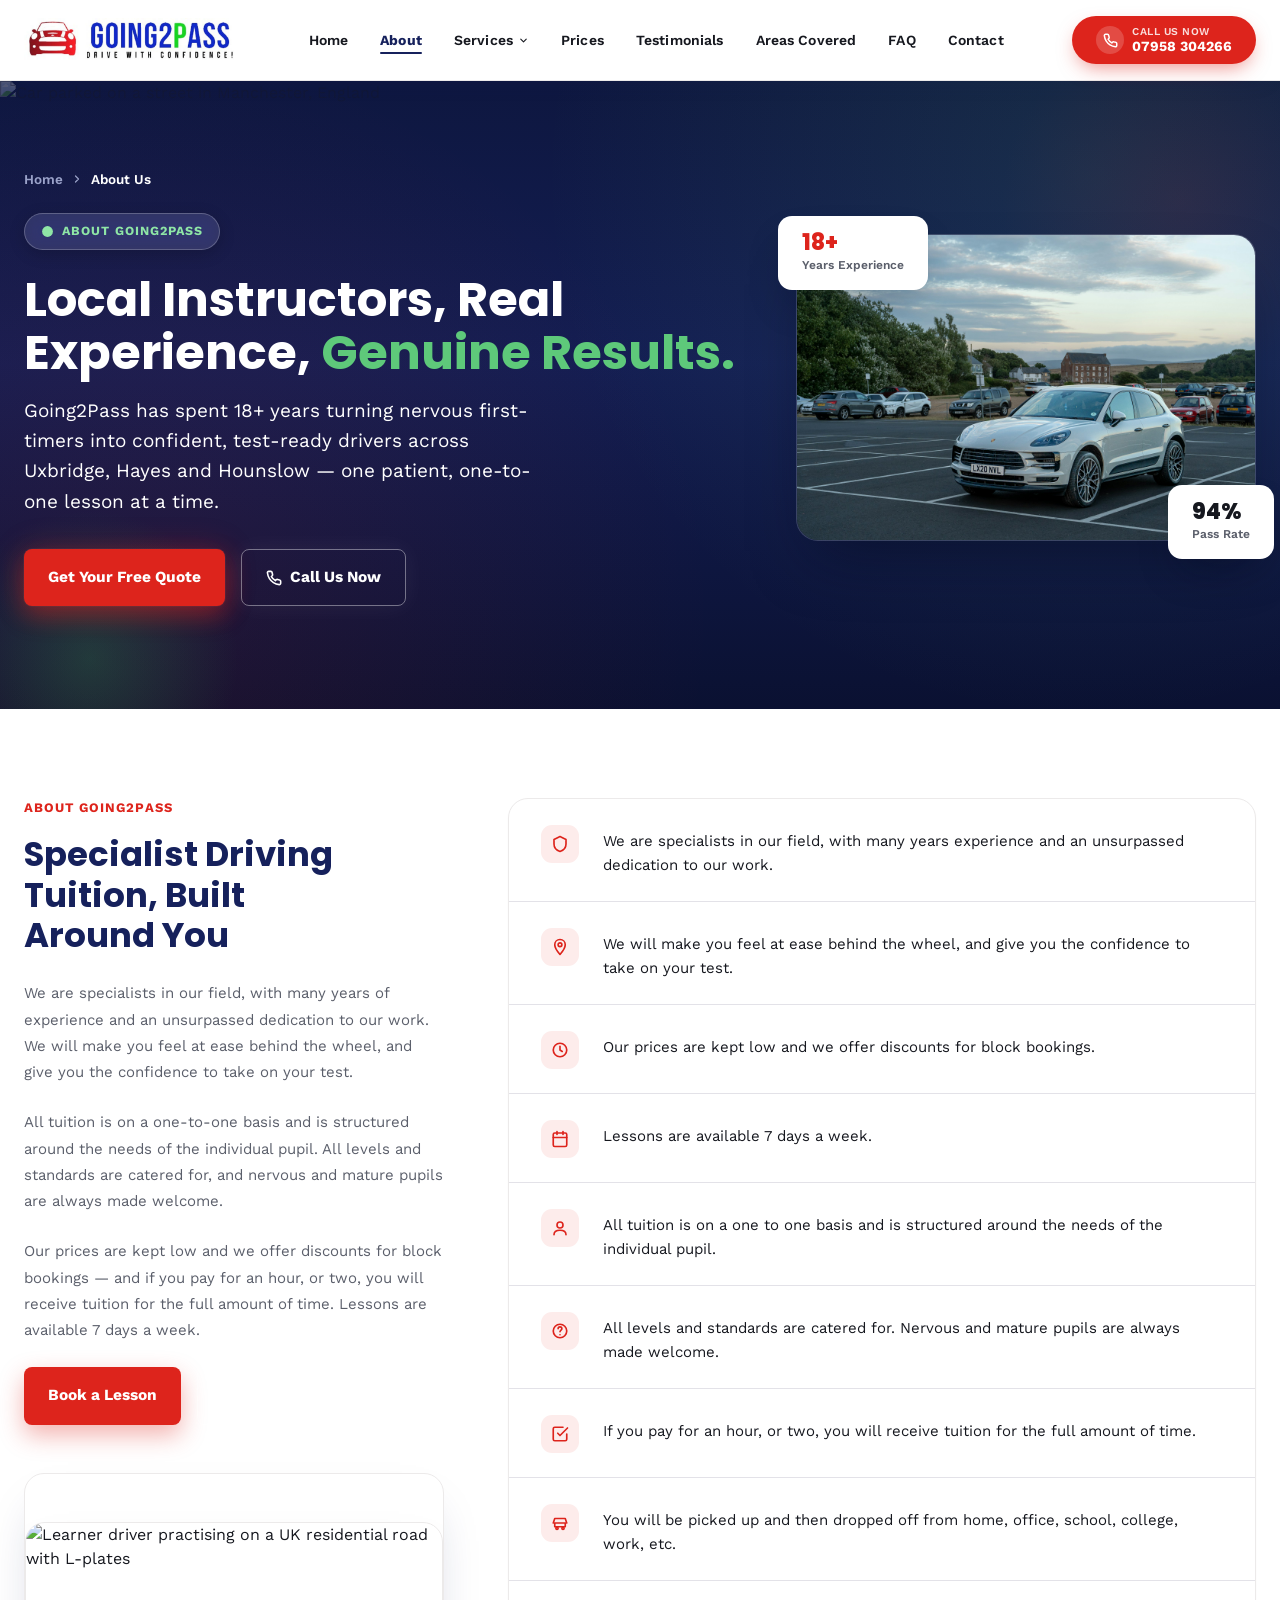
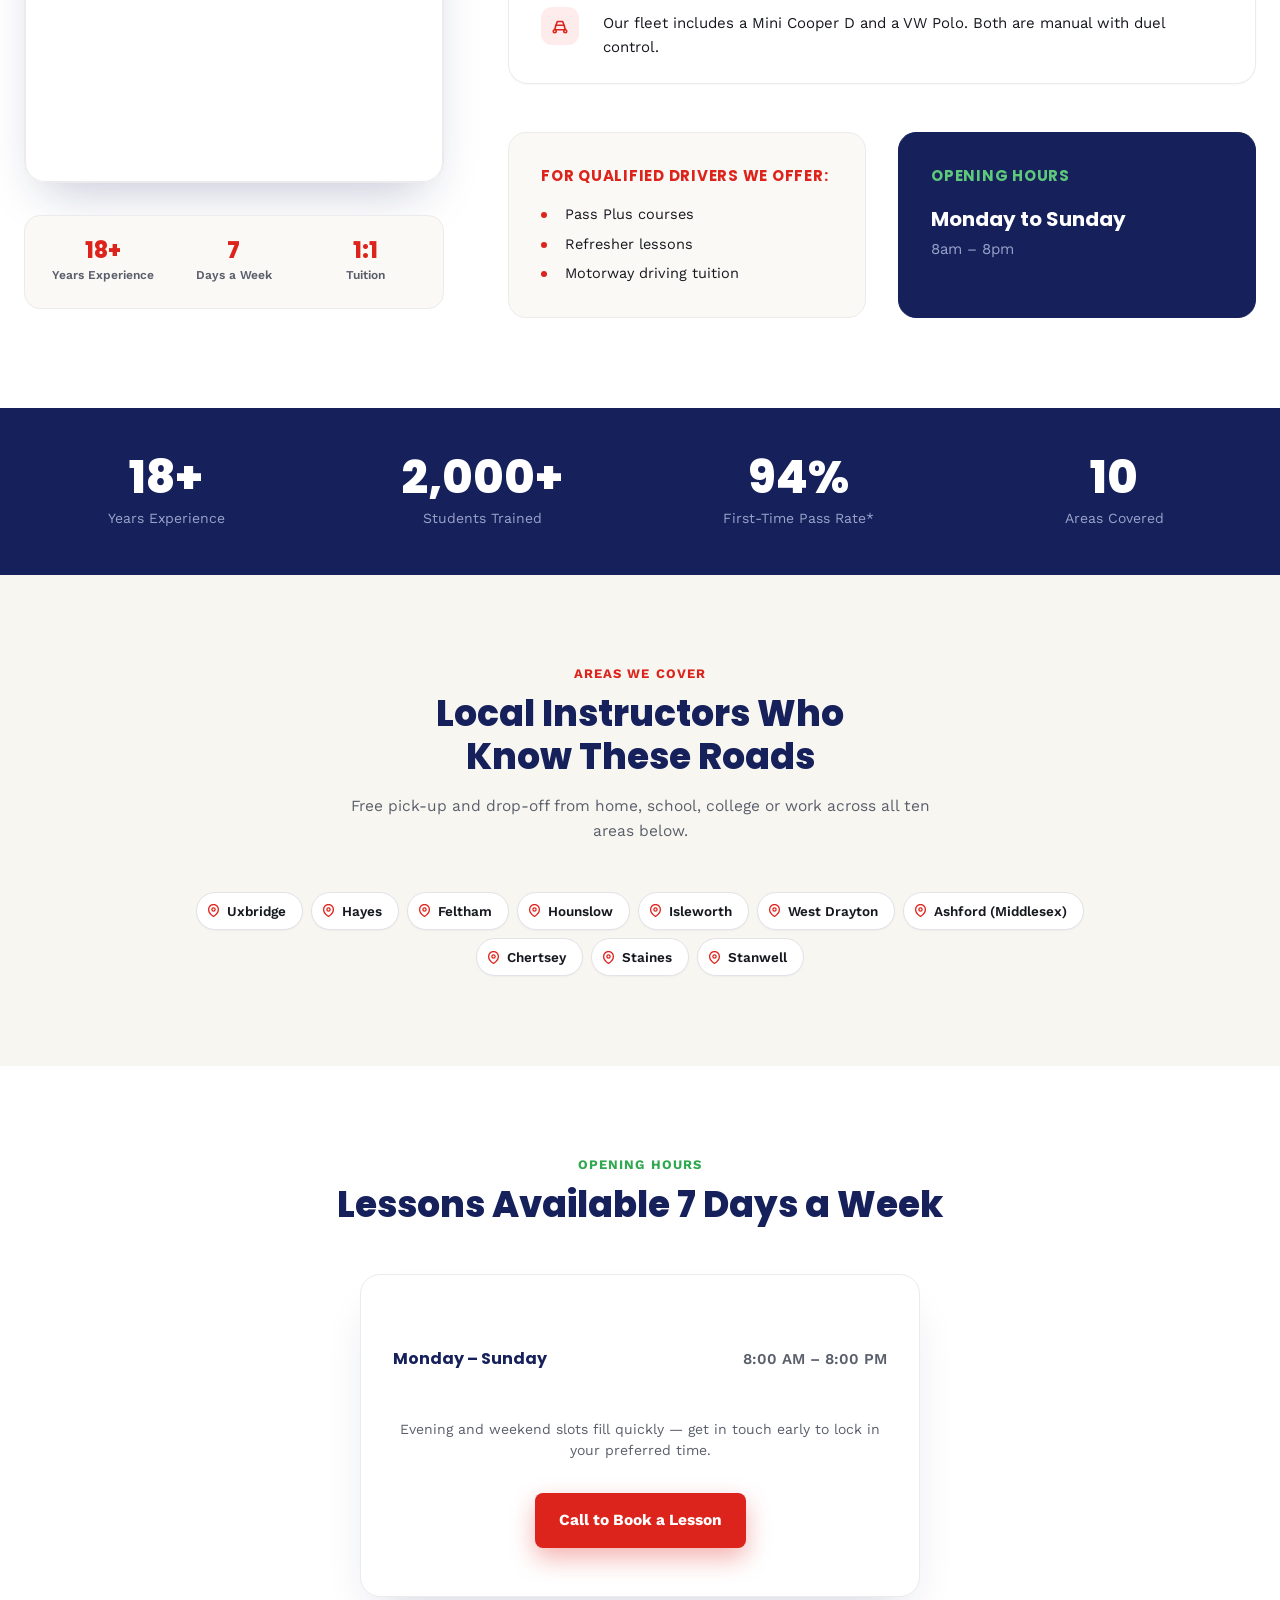
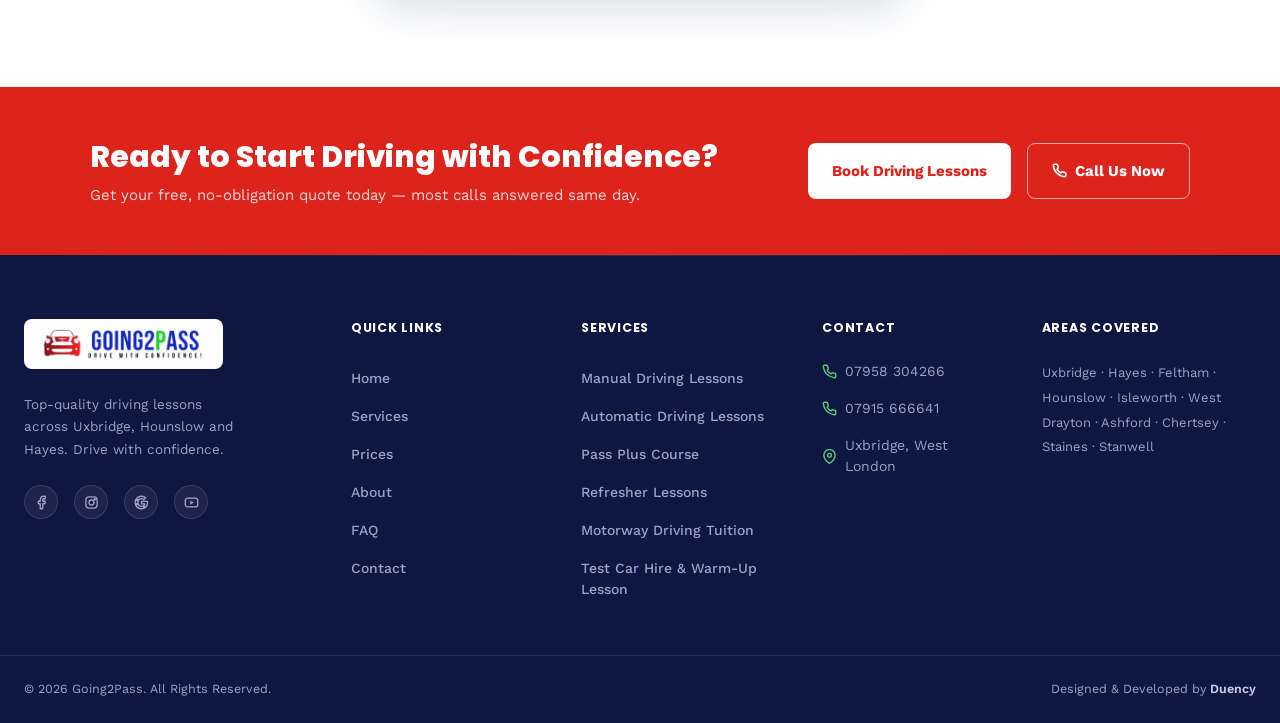
==== about.html @ 1d98a23e "Initial commit" ====
<!DOCTYPE html>
<html lang="en">
<head>
<meta charset="utf-8">
<meta name="viewport" content="width=device-width, initial-scale=1">
<title>About Us — Going2Pass Driving School | Uxbridge, Hayes &amp; Hounslow</title>
<meta name="description" content="Meet Going2Pass: DVSA-qualified driving instructors teaching manual and automatic lessons across Uxbridge, Hayes and Hounslow. 18+ years experience, patient one-to-one tuition, high pass rates.">
<link rel="preconnect" href="https://fonts.googleapis.com">
<link href="https://fonts.googleapis.com/css2?family=Poppins:wght@500;600;700;800&family=Work+Sans:wght@400;500;600;700&display=swap" rel="stylesheet">
<link rel="stylesheet" href="assets/css/main.css">
<script src="assets/js/image-slot.js"></script>
</head>
<body>

<!-- ============ NAV ============ -->
<header class="site-header">
  <div class="nav-bar container">
    <a href="index.html" class="nav-brand" aria-label="Going2Pass — home">
      <img class="nav-logo" src="assets/images/logo/logo.jpg" alt="Going2Pass">
    </a>
    <nav class="nav-links" aria-label="Primary">
      <a href="index.html#welcome">Home</a>
      <a href="about.html" class="is-active">About</a>
      <div class="nav-item">
        <a href="services.html" class="nav-item-trigger">
          Services
          <svg class="nav-chevron" width="11" height="11" viewBox="0 0 24 24" fill="none" stroke="currentColor" stroke-width="2.4" stroke-linecap="round" stroke-linejoin="round"><polyline points="6 9 12 15 18 9"/></svg>
        </a>
        <div class="nav-dropdown">
          <a href="manual-driving-lessons.html"><svg width="17" height="17" viewBox="0 0 24 24" fill="none" stroke="currentColor" stroke-width="2.1" stroke-linecap="round" stroke-linejoin="round"><circle cx="12" cy="12" r="8"/><path d="M12 4v4M12 16v4M4 12h4M16 12h4"/></svg>Manual Driving Lessons</a>
          <a href="automatic-driving-lessons.html"><svg width="17" height="17" viewBox="0 0 24 24" fill="none" stroke="currentColor" stroke-width="2.1" stroke-linecap="round" stroke-linejoin="round"><circle cx="12" cy="12" r="3"/><path d="M12 2v3M12 19v3M4.2 4.2l2.1 2.1M17.7 17.7l2.1 2.1M2 12h3M19 12h3M4.2 19.8l2.1-2.1M17.7 6.3l2.1-2.1"/></svg>Automatic Driving Lessons</a>
          <a href="pass-plus-course.html"><svg width="17" height="17" viewBox="0 0 24 24" fill="none" stroke="currentColor" stroke-width="2.1" stroke-linecap="round" stroke-linejoin="round"><path d="M9 11l3 3L22 4"/><path d="M21 12v7a2 2 0 0 1-2 2H5a2 2 0 0 1-2-2V5a2 2 0 0 1 2-2h11"/></svg>Pass Plus Course</a>
          <a href="refresher-lessons.html"><svg width="17" height="17" viewBox="0 0 24 24" fill="none" stroke="currentColor" stroke-width="2.1" stroke-linecap="round" stroke-linejoin="round"><path d="M3 12a9 9 0 1 0 3-6.7"/><polyline points="3 4 3 9 8 9"/></svg>Refresher Lessons</a>
          <a href="motorway-driving-tuition.html"><svg width="17" height="17" viewBox="0 0 24 24" fill="none" stroke="currentColor" stroke-width="2.1" stroke-linecap="round" stroke-linejoin="round"><path d="M4 19l4-14h8l4 14"/><line x1="7" y1="11" x2="17" y2="11"/></svg>Motorway Driving Tuition</a>
          <a href="test-car-hire-warm-up.html"><svg width="17" height="17" viewBox="0 0 24 24" fill="none" stroke="currentColor" stroke-width="2.1" stroke-linecap="round" stroke-linejoin="round"><path d="M5 17h14M5 17a2 2 0 1 0 0 4 2 2 0 0 0 0-4zm14 0a2 2 0 1 0 0 4 2 2 0 0 0 0-4zM5 17l1.5-6h11L19 17M6.5 11l2-5h7l2 5"/></svg>Test Car Hire &amp; Warm-Up Lesson</a>
        </div>
      </div>
      <a href="prices.html">Prices</a>
      <a href="testimonials.html">Testimonials</a>
      <a href="areas-covered.html">Areas Covered</a>
      <a href="faq.html">FAQ</a>
      <a href="contact.html">Contact</a>
    </nav>
    <a class="nav-call" href="tel:07958304266">
      <span class="nav-call-icon">
        <svg width="15" height="15" viewBox="0 0 24 24" fill="none" stroke="#fff" stroke-width="2.4" stroke-linecap="round" stroke-linejoin="round"><path d="M22 16.92v3a2 2 0 0 1-2.18 2 19.79 19.79 0 0 1-8.63-3.07 19.5 19.5 0 0 1-6-6 19.79 19.79 0 0 1-3.07-8.67A2 2 0 0 1 4.11 2h3a2 2 0 0 1 2 1.72c.127.96.362 1.903.7 2.81a2 2 0 0 1-.45 2.11L8.09 9.91a16 16 0 0 0 6 6l1.27-1.27a2 2 0 0 1 2.11-.45c.907.338 1.85.573 2.81.7A2 2 0 0 1 22 16.92z"/></svg>
      </span>
      <span class="nav-call-text">
        <small>Call us now</small>
        07958 304266
      </span>
    </a>
    <button class="nav-burger" type="button" aria-label="Toggle menu" aria-expanded="false">
      <svg width="24" height="24" viewBox="0 0 24 24" fill="none" stroke="#16215c" stroke-width="2.3" stroke-linecap="round"><line x1="3" y1="6" x2="21" y2="6"/><line x1="3" y1="12" x2="21" y2="12"/><line x1="3" y1="18" x2="21" y2="18"/></svg>
    </button>
  </div>
  <nav class="nav-mobile-menu" aria-label="Mobile">
    <a href="index.html#welcome">Home</a>
    <a href="about.html" class="is-active">About</a>
    <div class="nav-mobile-item">
      <div class="nav-mobile-row">
        <a href="services.html">Services</a>
        <button class="nav-mobile-toggle" type="button" aria-expanded="false" aria-label="Toggle Services submenu">
          <svg class="nav-chevron" width="13" height="13" viewBox="0 0 24 24" fill="none" stroke="currentColor" stroke-width="2.4" stroke-linecap="round" stroke-linejoin="round"><polyline points="6 9 12 15 18 9"/></svg>
        </button>
      </div>
      <div class="nav-mobile-submenu">
        <a href="manual-driving-lessons.html">Manual Driving Lessons</a>
        <a href="automatic-driving-lessons.html">Automatic Driving Lessons</a>
        <a href="pass-plus-course.html">Pass Plus Course</a>
        <a href="refresher-lessons.html">Refresher Lessons</a>
        <a href="motorway-driving-tuition.html">Motorway Driving Tuition</a>
        <a href="test-car-hire-warm-up.html">Test Car Hire &amp; Warm-Up Lesson</a>
      </div>
    </div>
    <a href="prices.html">Prices</a>
    <a href="testimonials.html">Testimonials</a>
    <a href="areas-covered.html">Areas Covered</a>
    <a href="faq.html">FAQ</a>
    <a href="contact.html">Contact</a>
    <a class="nav-mobile-call" href="tel:07958304266">
      <svg width="15" height="15" viewBox="0 0 24 24" fill="none" stroke="#fff" stroke-width="2.4" stroke-linecap="round" stroke-linejoin="round"><path d="M22 16.92v3a2 2 0 0 1-2.18 2 19.79 19.79 0 0 1-8.63-3.07 19.5 19.5 0 0 1-6-6 19.79 19.79 0 0 1-3.07-8.67A2 2 0 0 1 4.11 2h3a2 2 0 0 1 2 1.72c.127.96.362 1.903.7 2.81a2 2 0 0 1-.45 2.11L8.09 9.91a16 16 0 0 0 6 6l1.27-1.27a2 2 0 0 1 2.11-.45c.907.338 1.85.573 2.81.7A2 2 0 0 1 22 16.92z"/></svg>
      Call 07958 304266
    </a>
  </nav>
</header>

<!-- ============ ABOUT HERO ============ -->
<section class="hero">
  <img class="hero-bg-image" src="https://images.pexels.com/photos/13517795/pexels-photo-13517795.jpeg?auto=compress&cs=tinysrgb&w=1920" alt="Car parked on a street in Manchester, England" loading="eager">
  <div class="hero-overlay"></div>
  <div class="hero-inner">
    <div class="hero-copy">
      <nav class="breadcrumb" aria-label="Breadcrumb">
        <a href="index.html">Home</a>
        <svg width="12" height="12" viewBox="0 0 24 24" fill="none" stroke="currentColor" stroke-width="2.4" stroke-linecap="round" stroke-linejoin="round"><polyline points="9 18 15 12 9 6"/></svg>
        <span aria-current="page">About Us</span>
      </nav>
      <div class="hero-badge">
        <svg width="13" height="13" viewBox="0 0 24 24" fill="#8fe6a6"><circle cx="12" cy="12" r="10"/></svg>
        ABOUT GOING2PASS
      </div>
      <h1 class="hero-title">Local Instructors, Real Experience, <span>Genuine Results.</span></h1>
      <p class="hero-sub">Going2Pass has spent 18+ years turning nervous first-timers into confident, test-ready drivers across Uxbridge, Hayes and Hounslow &mdash; one patient, one-to-one lesson at a time.</p>
      <div class="hero-actions">
        <a class="btn btn-primary" href="index.html#lead-form">Get Your Free Quote</a>
        <a class="btn btn-outline" href="tel:07958304266">
          <svg width="16" height="16" viewBox="0 0 24 24" fill="none" stroke="#fff" stroke-width="2.4" stroke-linecap="round" stroke-linejoin="round"><path d="M22 16.92v3a2 2 0 0 1-2.18 2 19.79 19.79 0 0 1-8.63-3.07 19.5 19.5 0 0 1-6-6 19.79 19.79 0 0 1-3.07-8.67A2 2 0 0 1 4.11 2h3a2 2 0 0 1 2 1.72c.127.96.362 1.903.7 2.81a2 2 0 0 1-.45 2.11L8.09 9.91a16 16 0 0 0 6 6l1.27-1.27a2 2 0 0 1 2.11-.45c.907.338 1.85.573 2.81.7A2 2 0 0 1 22 16.92z"/></svg>
          Call Us Now
        </a>
      </div>
      <!-- <div class="hero-stats">
        <div><div class="hero-stat-num">18+ yrs</div><div class="hero-stat-label">Combined instructor experience</div></div>
        <div><div class="hero-stat-num">7 days</div><div class="hero-stat-label">Lessons available, evenings too</div></div>
        <div><div class="hero-stat-num">10 areas</div><div class="hero-stat-label">Covered across West London</div></div>
      </div> -->
    </div>
    <div class="about-hero-media">
      <div class="about-hero-media-frame">
        <img
    id="about-hero-media"
    class="about-hero-media"
    src="assets/images/client/2-Hour Lesson & Test Car Hire.jpg"
    alt="DVSA-qualified driving instructor with a learner driver"
    loading="lazy"
    decoding="async"
/>
      </div>
      <div class="about-hero-float about-hero-float-top">
        <div class="about-hero-float-num">18+</div>
        <div class="about-hero-float-label">Years Experience</div>
      </div>
      <div class="about-hero-float about-hero-float-bottom">
        <div class="about-hero-float-num">94%</div>
        <div class="about-hero-float-label">Pass Rate</div>
      </div>
    </div>
  </div>
</section>

<!-- ============ ABOUT GOING2PASS ============ -->
<section class="about-intro">
  <div class="about-intro-copy">
    <div class="eyebrow eyebrow-red">ABOUT GOING2PASS</div>
    <h2 class="about-intro-title">Specialist Driving Tuition, Built Around You</h2>
    <p>We are specialists in our field, with many years of experience and an unsurpassed dedication to our work. We will make you feel at ease behind the wheel, and give you the confidence to take on your test.</p>
    <p>All tuition is on a one-to-one basis and is structured around the needs of the individual pupil. All levels and standards are catered for, and nervous and mature pupils are always made welcome.</p>
    <p>Our prices are kept low and we offer discounts for block bookings &mdash; and if you pay for an hour, or two, you will receive tuition for the full amount of time. Lessons are available 7 days a week.</p>
    <div class="about-intro-actions">
      <a class="btn btn-primary" href="index.html#lead-form">Book a Lesson</a>
      <a class="btn btn-outline" href="tel:07958304266">Call Now</a>
    </div>
    <div class="about-intro-media">
      <img
    id="about-intro-media"
    class="about-intro-media"
    src="assets/images/client/Test Car Hire & Warm-Up.jpg"
    alt="Learner driver practising on a UK residential road with L-plates"
    loading="lazy"
    decoding="async"
/>
    </div>
    <div class="about-intro-stats">
      <div class="about-intro-stat"><div class="about-intro-stat-num">18+</div><div class="about-intro-stat-label">Years Experience</div></div>
      <div class="about-intro-stat"><div class="about-intro-stat-num">7</div><div class="about-intro-stat-label">Days a Week</div></div>
      <div class="about-intro-stat"><div class="about-intro-stat-num">1:1</div><div class="about-intro-stat-label">Tuition</div></div>
    </div>
  </div>
  <div class="about-intro-panel">
    <ul class="about-row-list">
      <li class="about-row">
        <span class="about-row-icon"><svg width="18" height="18" viewBox="0 0 24 24" fill="none" stroke="#dd241c" stroke-width="2.2" stroke-linecap="round" stroke-linejoin="round"><path d="M12 2l8 4v6c0 5-3.5 8.5-8 10-4.5-1.5-8-5-8-10V6l8-4z"/></svg></span>
        <span class="about-row-text">We are specialists in our field, with many years experience and an unsurpassed dedication to our work.</span>
      </li>
      <li class="about-row">
        <span class="about-row-icon"><svg width="18" height="18" viewBox="0 0 24 24" fill="none" stroke="#dd241c" stroke-width="2.2" stroke-linecap="round" stroke-linejoin="round"><path d="M12 2C8 2 5 5 5 9c0 5 7 13 7 13s7-8 7-13c0-4-3-7-7-7z"/><circle cx="12" cy="9" r="2.5"/></svg></span>
        <span class="about-row-text">We will make you feel at ease behind the wheel, and give you the confidence to take on your test.</span>
      </li>
      <li class="about-row">
        <span class="about-row-icon"><svg width="18" height="18" viewBox="0 0 24 24" fill="none" stroke="#dd241c" stroke-width="2.2" stroke-linecap="round" stroke-linejoin="round"><circle cx="12" cy="12" r="9"/><path d="M12 7v5l3 2"/></svg></span>
        <span class="about-row-text">Our prices are kept low and we offer discounts for block bookings.</span>
      </li>
      <li class="about-row">
        <span class="about-row-icon"><svg width="18" height="18" viewBox="0 0 24 24" fill="none" stroke="#dd241c" stroke-width="2.2" stroke-linecap="round" stroke-linejoin="round"><rect x="3" y="4" width="18" height="18" rx="2"/><path d="M8 2v4M16 2v4M3 10h18"/></svg></span>
        <span class="about-row-text">Lessons are available 7 days a week.</span>
      </li>
      <li class="about-row">
        <span class="about-row-icon"><svg width="18" height="18" viewBox="0 0 24 24" fill="none" stroke="#dd241c" stroke-width="2.2" stroke-linecap="round" stroke-linejoin="round"><circle cx="12" cy="8" r="4"/><path d="M4 21c0-4 3.6-6 8-6s8 2 8 6"/></svg></span>
        <span class="about-row-text">All tuition is on a one to one basis and is structured around the needs of the individual pupil.</span>
      </li>
      <li class="about-row">
        <span class="about-row-icon"><svg width="18" height="18" viewBox="0 0 24 24" fill="none" stroke="#dd241c" stroke-width="2.2" stroke-linecap="round" stroke-linejoin="round"><circle cx="12" cy="12" r="9"/><path d="M9.5 9a2.5 2.5 0 0 1 5 0c0 1.5-2.5 2-2.5 4M12 17h.01"/></svg></span>
        <span class="about-row-text">All levels and standards are catered for. Nervous and mature pupils are always made welcome.</span>
      </li>
      <li class="about-row">
        <span class="about-row-icon"><svg width="18" height="18" viewBox="0 0 24 24" fill="none" stroke="#dd241c" stroke-width="2.2" stroke-linecap="round" stroke-linejoin="round"><path d="M9 11l3 3L22 4"/><path d="M21 12v7a2 2 0 0 1-2 2H5a2 2 0 0 1-2-2V5a2 2 0 0 1 2-2h11"/></svg></span>
        <span class="about-row-text">If you pay for an hour, or two, you will receive tuition for the full amount of time.</span>
      </li>
      <li class="about-row">
        <span class="about-row-icon"><svg width="18" height="18" viewBox="0 0 24 24" fill="none" stroke="#dd241c" stroke-width="2.2" stroke-linecap="round" stroke-linejoin="round"><path d="M3 12l2-6h14l2 6M5 12h14v5H5z"/><circle cx="8" cy="19" r="1.5"/><circle cx="16" cy="19" r="1.5"/></svg></span>
        <span class="about-row-text">You will be picked up and then dropped off from home, office, school, college, work, etc.</span>
      </li>
      <li class="about-row">
        <span class="about-row-icon"><svg width="18" height="18" viewBox="0 0 24 24" fill="none" stroke="#dd241c" stroke-width="2.2" stroke-linecap="round" stroke-linejoin="round"><path d="M5 17h14M5 17a2 2 0 1 0 0 4 2 2 0 0 0 0-4zm14 0a2 2 0 1 0 0 4 2 2 0 0 0 0-4zM5 17l1.5-6h11L19 17M6.5 11l2-5h7l2 5"/></svg></span>
        <span class="about-row-text">Our fleet includes a Mini Cooper D and a VW Polo. Both are manual with duel control.</span>
      </li>
    </ul>

    <div class="about-callout-row">
      <div class="about-callout">
        <div class="about-callout-heading">For qualified drivers we offer:</div>
        <ul class="about-callout-list">
          <li>Pass Plus courses</li>
          <li>Refresher lessons</li>
          <li>Motorway driving tuition</li>
        </ul>
      </div>
      <div class="about-callout about-callout-dark">
        <div class="about-callout-heading">Opening hours</div>
        <div class="about-hours-day">Monday to Sunday</div>
        <div class="about-hours-time">8am &ndash; 8pm</div>
      </div>
    </div>
  </div>
</section>






<!-- ============ STUDENT SUCCESS ============ -->
<section class="stats-band">
  <div class="stats-grid">
    <div><div class="stat-num">18+</div><div class="stat-label">Years Experience</div></div>
    <div><div class="stat-num">2,000+</div><div class="stat-label">Students Trained</div></div>
    <div><div class="stat-num">94%</div><div class="stat-label">First-Time Pass Rate*</div></div>
    <div><div class="stat-num">10</div><div class="stat-label">Areas Covered</div></div>
  </div>
</section>

<!-- ============ MEET OUR SUCCESSFUL STUDENTS ============ -->
<!-- <section class="section section-cream">
  <div class="section-intro">
    <div class="eyebrow eyebrow-red">MEET OUR SUCCESSFUL STUDENTS</div>
    <h2 class="section-title">Confidence Starts Here</h2>
    <p>Real Going2Pass learners, in their own words &mdash; not stock photos.</p>
  </div>
  <div class="student-stories-grid">
    <div class="student-story-card">
      <div class="student-story-photo">
        <image-slot id="student-story-1" shape="rect" placeholder="Real student photo &mdash; Aisha K., Uxbridge"></image-slot>
        <div class="student-story-badge">
          <svg width="12" height="12" viewBox="0 0 24 24" fill="none" stroke="currentColor" stroke-width="3" stroke-linecap="round" stroke-linejoin="round"><polyline points="20 6 9 17 4 12"/></svg>
          Passed First Time
        </div>
      </div>
      <div class="student-story-body">
        <div class="student-story-name">Aisha K.</div>
        <div class="student-story-area">Uxbridge</div>
        <p class="student-story-quote">Nervous at first, but my instructor made every lesson feel easy.</p>
      </div>
    </div>
    <div class="student-story-card">
      <div class="student-story-photo">
        <image-slot id="student-story-2" shape="rect" placeholder="Real student photo &mdash; Ben T., Hayes"></image-slot>
        <div class="student-story-badge">
          <svg width="12" height="12" viewBox="0 0 24 24" fill="none" stroke="currentColor" stroke-width="3" stroke-linecap="round" stroke-linejoin="round"><polyline points="20 6 9 17 4 12"/></svg>
          Passed First Time
        </div>
      </div>
      <div class="student-story-body">
        <div class="student-story-name">Ben T.</div>
        <div class="student-story-area">Hayes</div>
        <p class="student-story-quote">Structured, patient lessons that built real confidence fast.</p>
      </div>
    </div>
    <div class="student-story-card">
      <div class="student-story-photo">
        <image-slot id="student-story-3" shape="rect" placeholder="Real student photo &mdash; Chloe W., Hounslow"></image-slot>
      </div>
      <div class="student-story-body">
        <div class="student-story-name">Chloe W.</div>
        <div class="student-story-area">Hounslow</div>
        <p class="student-story-quote">Flexible evening slots fit perfectly around my job.</p>
      </div>
    </div>
    <div class="student-story-card">
      <div class="student-story-photo">
        <image-slot id="student-story-4" shape="rect" placeholder="Real student photo &mdash; Sam P., Feltham"></image-slot>
      </div>
      <div class="student-story-body">
        <div class="student-story-name">Sam P.</div>
        <div class="student-story-area">Feltham</div>
        <p class="student-story-quote">Went from anxious beginner to confident driver in months.</p>
      </div>
    </div>
  </div>
</section> -->

<!-- ============ AREAS WE COVER ============ -->
<section id="areas" class="section section-cream">
  <div class="section-intro">
    <div class="eyebrow eyebrow-red">AREAS WE COVER</div>
    <h2 class="section-title">Local Instructors Who Know These Roads</h2>
    <p>Free pick-up and drop-off from home, school, college or work across all ten areas below.</p>
  </div>
  <div class="about-areas-grid">
    <div class="location-tag"><svg width="13" height="13" viewBox="0 0 24 24" fill="none" stroke="#dd241c" stroke-width="2.4" stroke-linecap="round" stroke-linejoin="round"><path d="M21 10c0 7-9 13-9 13s-9-6-9-13a9 9 0 0 1 18 0z"/><circle cx="12" cy="10" r="3"/></svg>Uxbridge</div>
    <div class="location-tag"><svg width="13" height="13" viewBox="0 0 24 24" fill="none" stroke="#dd241c" stroke-width="2.4" stroke-linecap="round" stroke-linejoin="round"><path d="M21 10c0 7-9 13-9 13s-9-6-9-13a9 9 0 0 1 18 0z"/><circle cx="12" cy="10" r="3"/></svg>Hayes</div>
    <div class="location-tag"><svg width="13" height="13" viewBox="0 0 24 24" fill="none" stroke="#dd241c" stroke-width="2.4" stroke-linecap="round" stroke-linejoin="round"><path d="M21 10c0 7-9 13-9 13s-9-6-9-13a9 9 0 0 1 18 0z"/><circle cx="12" cy="10" r="3"/></svg>Feltham</div>
    <div class="location-tag"><svg width="13" height="13" viewBox="0 0 24 24" fill="none" stroke="#dd241c" stroke-width="2.4" stroke-linecap="round" stroke-linejoin="round"><path d="M21 10c0 7-9 13-9 13s-9-6-9-13a9 9 0 0 1 18 0z"/><circle cx="12" cy="10" r="3"/></svg>Hounslow</div>
    <div class="location-tag"><svg width="13" height="13" viewBox="0 0 24 24" fill="none" stroke="#dd241c" stroke-width="2.4" stroke-linecap="round" stroke-linejoin="round"><path d="M21 10c0 7-9 13-9 13s-9-6-9-13a9 9 0 0 1 18 0z"/><circle cx="12" cy="10" r="3"/></svg>Isleworth</div>
    <div class="location-tag"><svg width="13" height="13" viewBox="0 0 24 24" fill="none" stroke="#dd241c" stroke-width="2.4" stroke-linecap="round" stroke-linejoin="round"><path d="M21 10c0 7-9 13-9 13s-9-6-9-13a9 9 0 0 1 18 0z"/><circle cx="12" cy="10" r="3"/></svg>West Drayton</div>
    <div class="location-tag"><svg width="13" height="13" viewBox="0 0 24 24" fill="none" stroke="#dd241c" stroke-width="2.4" stroke-linecap="round" stroke-linejoin="round"><path d="M21 10c0 7-9 13-9 13s-9-6-9-13a9 9 0 0 1 18 0z"/><circle cx="12" cy="10" r="3"/></svg>Ashford (Middlesex)</div>
    <div class="location-tag"><svg width="13" height="13" viewBox="0 0 24 24" fill="none" stroke="#dd241c" stroke-width="2.4" stroke-linecap="round" stroke-linejoin="round"><path d="M21 10c0 7-9 13-9 13s-9-6-9-13a9 9 0 0 1 18 0z"/><circle cx="12" cy="10" r="3"/></svg>Chertsey</div>
    <div class="location-tag"><svg width="13" height="13" viewBox="0 0 24 24" fill="none" stroke="#dd241c" stroke-width="2.4" stroke-linecap="round" stroke-linejoin="round"><path d="M21 10c0 7-9 13-9 13s-9-6-9-13a9 9 0 0 1 18 0z"/><circle cx="12" cy="10" r="3"/></svg>Staines</div>
    <div class="location-tag"><svg width="13" height="13" viewBox="0 0 24 24" fill="none" stroke="#dd241c" stroke-width="2.4" stroke-linecap="round" stroke-linejoin="round"><path d="M21 10c0 7-9 13-9 13s-9-6-9-13a9 9 0 0 1 18 0z"/><circle cx="12" cy="10" r="3"/></svg>Stanwell</div>
  </div>
</section>

<!-- ============ OPENING HOURS ============ -->
<section id="hours" class="section">
  <div class="section-intro">
    <div class="eyebrow eyebrow-green">OPENING HOURS</div>
    <h2 class="section-title">Lessons Available 7 Days a Week</h2>
  </div>
  <div class="hours-card">
    <div class="hours-row"><span class="hours-day">Monday &ndash; Sunday</span><span class="hours-time">8:00 AM &ndash; 8:00 PM</span></div>
    <p class="hours-note">Evening and weekend slots fill quickly &mdash; get in touch early to lock in your preferred time.</p>
    <a class="btn btn-primary" href="tel:07958304266">Call to Book a Lesson</a>
  </div>
</section>


<!-- ============ FINAL CTA ============ -->
<section class="cta-band">
  <div class="cta-band-inner">
    <div>
      <div class="cta-title">Ready to Start Driving with Confidence?</div>
      <div class="cta-sub">Get your free, no-obligation quote today &mdash; most calls answered same day.</div>
    </div>
    <div class="cta-actions">
      <a class="cta-btn-white" href="index.html#lead-form">Book Driving Lessons</a>
      <a class="cta-btn-outline" href="tel:07958304266">
        <svg width="15" height="15" viewBox="0 0 24 24" fill="none" stroke="#fff" stroke-width="2.6" stroke-linecap="round" stroke-linejoin="round"><path d="M22 16.92v3a2 2 0 0 1-2.18 2 19.79 19.79 0 0 1-8.63-3.07 19.5 19.5 0 0 1-6-6 19.79 19.79 0 0 1-3.07-8.67A2 2 0 0 1 4.11 2h3a2 2 0 0 1 2 1.72c.127.96.362 1.903.7 2.81a2 2 0 0 1-.45 2.11L8.09 9.91a16 16 0 0 0 6 6l1.27-1.27a2 2 0 0 1 2.11-.45c.907.338 1.85.573 2.81.7A2 2 0 0 1 22 16.92z"/></svg>
        Call Us Now
      </a>
    </div>
  </div>
</section>

<!-- ============ FOOTER ============ -->
<footer class="site-footer">
  <div class="footer-grid container">
    <div class="footer-col footer-col-brand">
      <div class="footer-logo-wrap"><img class="footer-logo" src="assets/images/logo/logo.jpg" alt="Going2Pass"></div>
      <p class="footer-desc">Top-quality driving lessons across Uxbridge, Hounslow and Hayes. Drive with confidence.</p>
      <div class="footer-social">
        <a href="#" aria-label="Going2Pass on Facebook"><svg width="15" height="15" viewBox="0 0 24 24" fill="none" stroke="currentColor" stroke-width="2.1" stroke-linecap="round" stroke-linejoin="round"><path d="M18 2h-3a5 5 0 0 0-5 5v3H7v4h3v8h4v-8h3.5l.5-4H14V7a1 1 0 0 1 1-1h3z"/></svg></a>
        <a href="#" aria-label="Going2Pass on Instagram"><svg width="15" height="15" viewBox="0 0 24 24" fill="none" stroke="currentColor" stroke-width="2.1" stroke-linecap="round" stroke-linejoin="round"><rect x="3" y="3" width="18" height="18" rx="5"/><circle cx="12" cy="12" r="4"/><circle cx="17.2" cy="6.8" r="1"/></svg></a>
        <a href="#" aria-label="Going2Pass Google Reviews"><svg width="15" height="15" viewBox="0 0 24 24" fill="none" stroke="currentColor" stroke-width="2.1" stroke-linecap="round" stroke-linejoin="round"><path d="M21.6 12.2c0-.7-.1-1.4-.2-2H12v3.9h5.4a4.6 4.6 0 0 1-2 3v2.5h3.2c1.9-1.7 3-4.3 3-7.4z"/><path d="M12 22c2.7 0 5-.9 6.6-2.4l-3.2-2.5c-.9.6-2 1-3.4 1-2.6 0-4.8-1.8-5.6-4.1H3.1v2.6A10 10 0 0 0 12 22z"/><path d="M6.4 14c-.2-.6-.3-1.3-.3-2s.1-1.4.3-2V7.4H3.1a10 10 0 0 0 0 9.2z"/><path d="M12 5.8c1.5 0 2.8.5 3.8 1.5l2.8-2.8C16.9 2.7 14.6 2 12 2A10 10 0 0 0 3.1 7.4l3.3 2.6C7.2 7.6 9.4 5.8 12 5.8z"/></svg></a>
        <a href="#" aria-label="Going2Pass on YouTube"><svg width="15" height="15" viewBox="0 0 24 24" fill="none" stroke="currentColor" stroke-width="2.1" stroke-linecap="round" stroke-linejoin="round"><rect x="2" y="5" width="20" height="14" rx="4"/><polygon points="10 9 16 12 10 15" fill="currentColor" stroke="none"/></svg></a>
      </div>
    </div>
    <div class="footer-col">
      <div class="footer-heading">Quick Links</div>
      <nav class="footer-links" aria-label="Footer">
        <a href="index.html#welcome"><span>Home</span></a>
        <a href="services.html"><span>Services</span></a>
        <a href="prices.html"><span>Prices</span></a>
        <a href="about.html"><span>About</span></a>
        <a href="faq.html"><span>FAQ</span></a>
        <a href="contact.html"><span>Contact</span></a>
      </nav>
    </div>
    <div class="footer-col">
      <div class="footer-heading">Services</div>
      <nav class="footer-links" aria-label="Footer services">
        <a href="manual-driving-lessons.html"><span>Manual Driving Lessons</span></a>
        <a href="automatic-driving-lessons.html"><span>Automatic Driving Lessons</span></a>
        <a href="pass-plus-course.html"><span>Pass Plus Course</span></a>
        <a href="refresher-lessons.html"><span>Refresher Lessons</span></a>
        <a href="motorway-driving-tuition.html"><span>Motorway Driving Tuition</span></a>
        <a href="test-car-hire-warm-up.html"><span>Test Car Hire &amp; Warm-Up Lesson</span></a>
      </nav>
    </div>
    <div class="footer-col">
      <div class="footer-heading">Contact</div>
      <div class="footer-contact">
        <a href="tel:07958304266">
          <svg width="15" height="15" viewBox="0 0 24 24" fill="none" stroke="currentColor" stroke-width="2.2" stroke-linecap="round" stroke-linejoin="round"><path d="M22 16.92v3a2 2 0 0 1-2.18 2 19.79 19.79 0 0 1-8.63-3.07 19.5 19.5 0 0 1-6-6 19.79 19.79 0 0 1-3.07-8.67A2 2 0 0 1 4.11 2h3a2 2 0 0 1 2 1.72c.127.96.362 1.903.7 2.81a2 2 0 0 1-.45 2.11L8.09 9.91a16 16 0 0 0 6 6l1.27-1.27a2 2 0 0 1 2.11-.45c.907.338 1.85.573 2.81.7A2 2 0 0 1 22 16.92z"/></svg>
          <span>07958 304266</span>
        </a>
        <a href="tel:07915666641">
          <svg width="15" height="15" viewBox="0 0 24 24" fill="none" stroke="currentColor" stroke-width="2.2" stroke-linecap="round" stroke-linejoin="round"><path d="M22 16.92v3a2 2 0 0 1-2.18 2 19.79 19.79 0 0 1-8.63-3.07 19.5 19.5 0 0 1-6-6 19.79 19.79 0 0 1-3.07-8.67A2 2 0 0 1 4.11 2h3a2 2 0 0 1 2 1.72c.127.96.362 1.903.7 2.81a2 2 0 0 1-.45 2.11L8.09 9.91a16 16 0 0 0 6 6l1.27-1.27a2 2 0 0 1 2.11-.45c.907.338 1.85.573 2.81.7A2 2 0 0 1 22 16.92z"/></svg>
          <span>07915 666641</span>
        </a>
        <div class="footer-location">
          <svg width="15" height="15" viewBox="0 0 24 24" fill="none" stroke="currentColor" stroke-width="2.2" stroke-linecap="round" stroke-linejoin="round"><path d="M21 10c0 7-9 13-9 13s-9-6-9-13a9 9 0 0 1 18 0z"/><circle cx="12" cy="10" r="3"/></svg>
          <span>Uxbridge, West London</span>
        </div>
      </div>
    </div>
    <div class="footer-col">
      <div class="footer-heading">Areas Covered</div>
      <p class="footer-areas-label">Uxbridge &middot; Hayes &middot; Feltham &middot; Hounslow &middot; Isleworth &middot; West Drayton &middot; Ashford &middot; Chertsey &middot; Staines &middot; Stanwell</p>
    </div>
  </div>
  <div class="footer-bottom">
    <div class="footer-bottom-inner container">
      <p class="footer-copyright">&copy; 2026 Going2Pass. All Rights Reserved.</p>
      <p class="footer-credit">Designed &amp; Developed by <a href="#"><span>Duency</span></a></p>
    </div>
  </div>
</footer>

<script src="assets/js/constants.js"></script>
<script src="assets/js/utils.js"></script>
<script src="assets/js/navigation.js"></script>
<script src="assets/js/hero.js"></script>
<script src="assets/js/form.js"></script>
<script src="assets/js/accordion.js"></script>
<script src="assets/js/slider.js"></script>
<script src="assets/js/modal.js"></script>
<script src="assets/js/animation.js"></script>
<script src="assets/js/main.js"></script>
</body>
</html>
---- assets/css/main.css ----
/* ==========================================================================
   main.css — single entry point. Import order matters:
   variables -> base -> components -> utilities -> responsive (last, so
   breakpoint overrides always win the cascade).
   ========================================================================== */

@import url("variables.css");
@import url("base.css");

@import url("components/buttons.css");
@import url("components/navigation.css");
@import url("components/hero.css");
@import url("components/lead-form.css");
@import url("components/welcome.css");
@import url("components/services.css");
@import url("components/why-learn.css");
@import url("components/offers.css");
@import url("components/legacy-about.css");
@import url("components/why-choose-us.css");
@import url("components/locations.css");
@import url("components/testimonials.css");
@import url("components/pricing.css");
@import url("components/cta.css");
@import url("components/faq.css");
@import url("components/footer.css");
@import url("components/about.css");
@import url("components/student-gallery.css");
@import url("components/marquee-gallery.css");
@import url("components/area-cards.css");
@import url("components/contact.css");
@import url("components/testimonials-grid.css");
@import url("components/pricing-page.css");
@import url("components/service-image-cards.css");
@import url("components/student-photo-masonry.css");

@import url("utilities.css");
@import url("responsive.css");
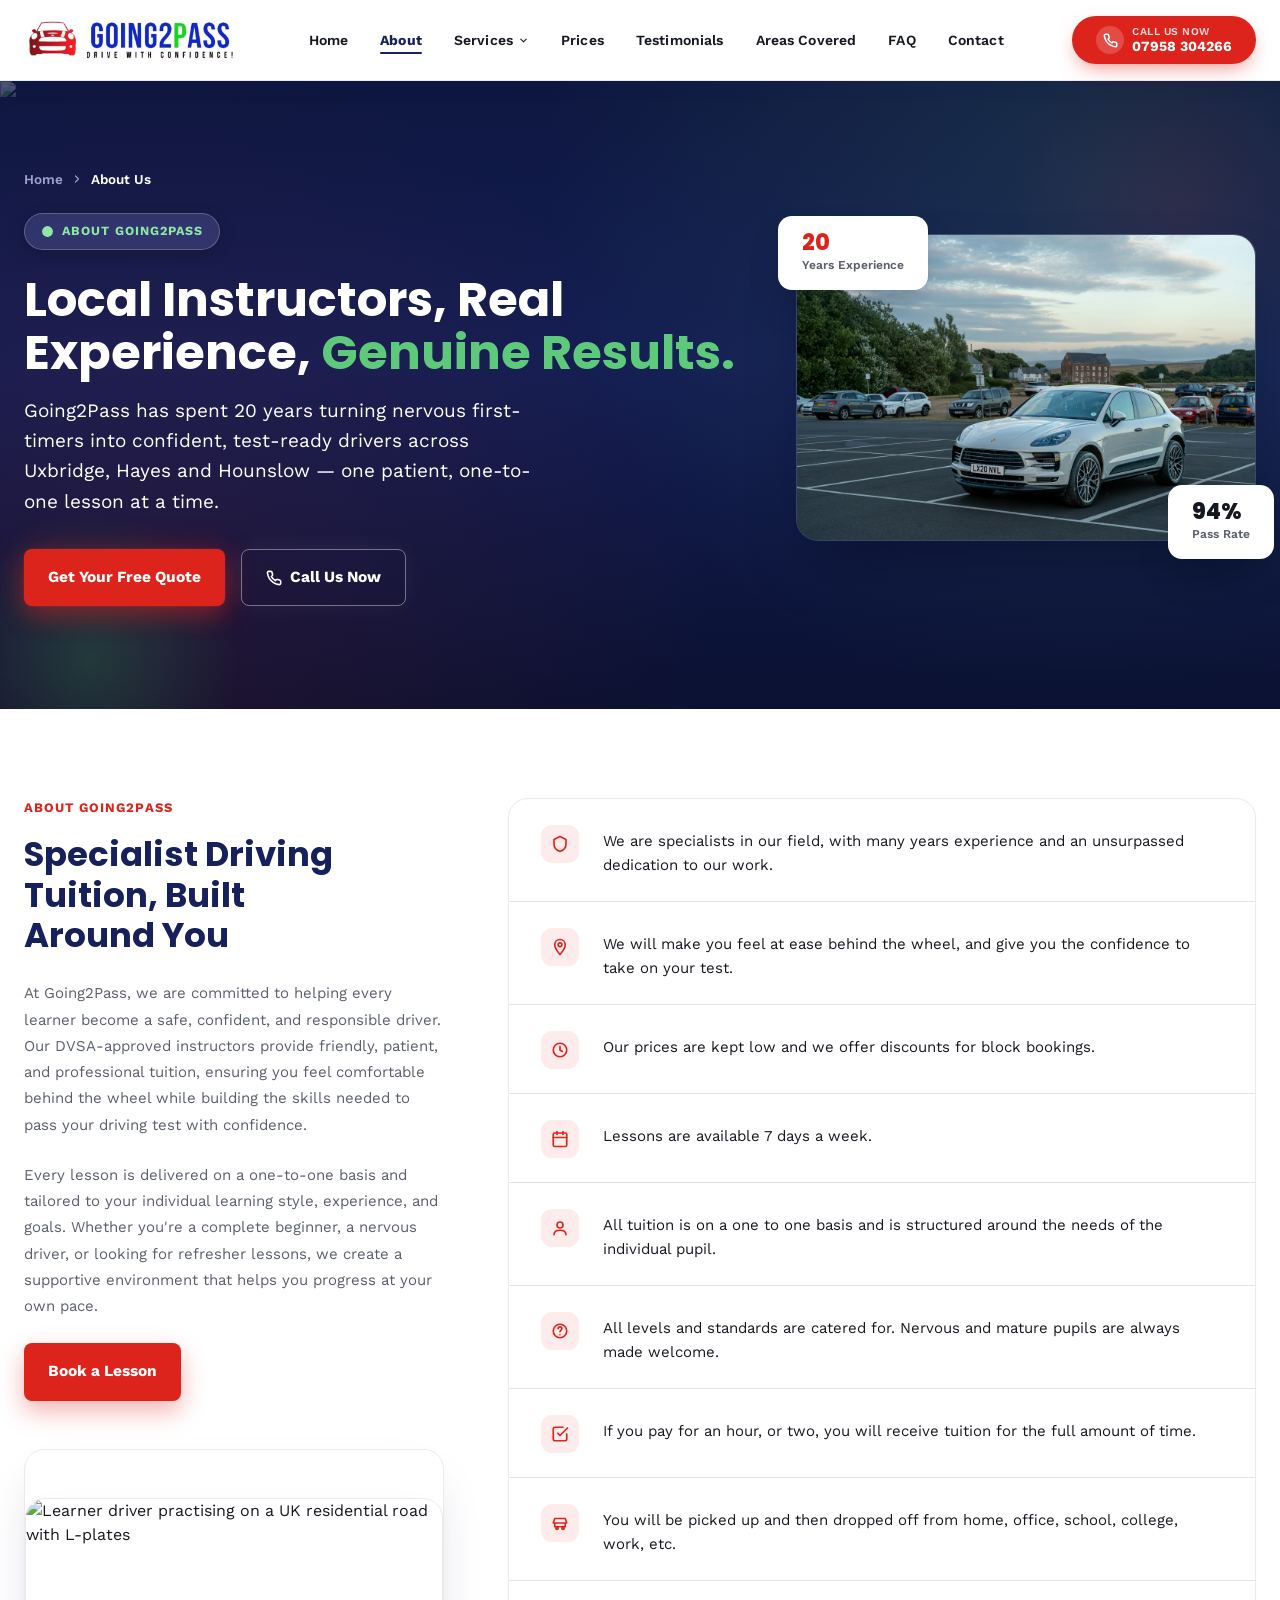
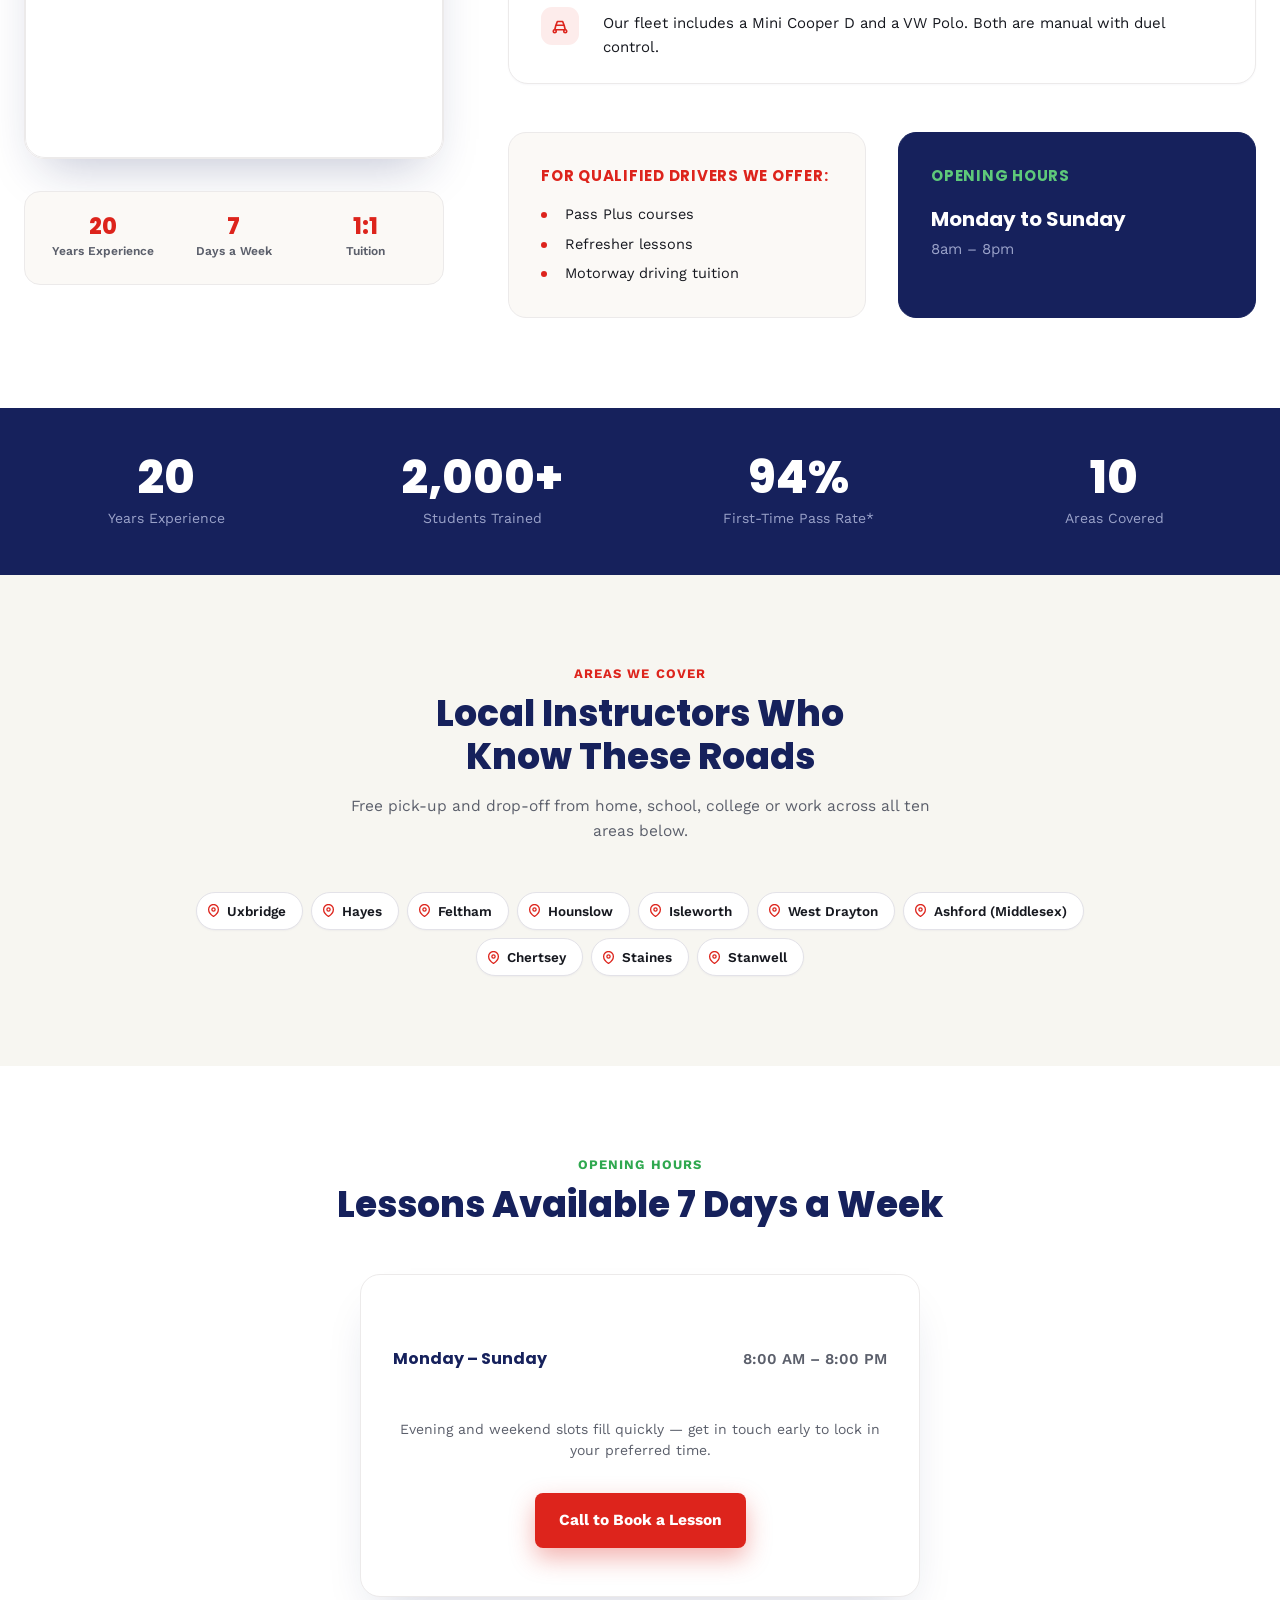
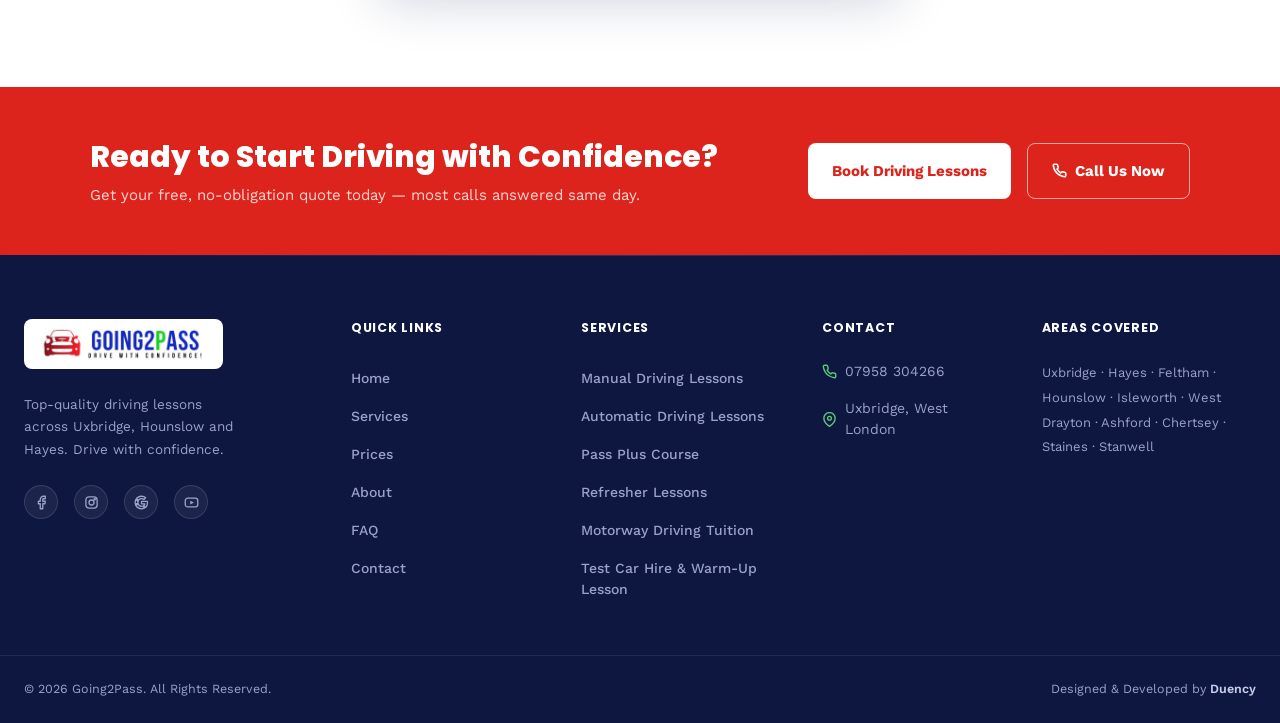
==== commit e1e07c18: "Added video section and updated homepage content" ====
--- a/about.html
+++ b/about.html
@@ -101,7 +101,7 @@
         ABOUT GOING2PASS
       </div>
       <h1 class="hero-title">Local Instructors, Real Experience, <span>Genuine Results.</span></h1>
-      <p class="hero-sub">Going2Pass has spent 18+ years turning nervous first-timers into confident, test-ready drivers across Uxbridge, Hayes and Hounslow &mdash; one patient, one-to-one lesson at a time.</p>
+      <p class="hero-sub">Going2Pass has spent 20 years turning nervous first-timers into confident, test-ready drivers across Uxbridge, Hayes and Hounslow &mdash; one patient, one-to-one lesson at a time.</p>
       <div class="hero-actions">
         <a class="btn btn-primary" href="index.html#lead-form">Get Your Free Quote</a>
         <a class="btn btn-outline" href="tel:07958304266">
@@ -127,7 +127,7 @@
 />
       </div>
       <div class="about-hero-float about-hero-float-top">
-        <div class="about-hero-float-num">18+</div>
+        <div class="about-hero-float-num">20</div>
         <div class="about-hero-float-label">Years Experience</div>
       </div>
       <div class="about-hero-float about-hero-float-bottom">
@@ -143,9 +143,11 @@
   <div class="about-intro-copy">
     <div class="eyebrow eyebrow-red">ABOUT GOING2PASS</div>
     <h2 class="about-intro-title">Specialist Driving Tuition, Built Around You</h2>
-    <p>We are specialists in our field, with many years of experience and an unsurpassed dedication to our work. We will make you feel at ease behind the wheel, and give you the confidence to take on your test.</p>
-    <p>All tuition is on a one-to-one basis and is structured around the needs of the individual pupil. All levels and standards are catered for, and nervous and mature pupils are always made welcome.</p>
-    <p>Our prices are kept low and we offer discounts for block bookings &mdash; and if you pay for an hour, or two, you will receive tuition for the full amount of time. Lessons are available 7 days a week.</p>
+    <p>At Going2Pass, we are committed to helping every learner become a safe, confident, and responsible driver. Our DVSA-approved instructors provide friendly, patient, and professional tuition, ensuring you feel comfortable behind the wheel while building the skills needed to pass your driving test with confidence.</p>
+
+<p>Every lesson is delivered on a one-to-one basis and tailored to your individual learning style, experience, and goals. Whether you're a complete beginner, a nervous driver, or looking for refresher lessons, we create a supportive environment that helps you progress at your own pace.</p>
+
+
     <div class="about-intro-actions">
       <a class="btn btn-primary" href="index.html#lead-form">Book a Lesson</a>
       <a class="btn btn-outline" href="tel:07958304266">Call Now</a>
@@ -161,7 +163,7 @@
 />
     </div>
     <div class="about-intro-stats">
-      <div class="about-intro-stat"><div class="about-intro-stat-num">18+</div><div class="about-intro-stat-label">Years Experience</div></div>
+      <div class="about-intro-stat"><div class="about-intro-stat-num">20</div><div class="about-intro-stat-label">Years Experience</div></div>
       <div class="about-intro-stat"><div class="about-intro-stat-num">7</div><div class="about-intro-stat-label">Days a Week</div></div>
       <div class="about-intro-stat"><div class="about-intro-stat-num">1:1</div><div class="about-intro-stat-label">Tuition</div></div>
     </div>
@@ -232,7 +234,7 @@
 <!-- ============ STUDENT SUCCESS ============ -->
 <section class="stats-band">
   <div class="stats-grid">
-    <div><div class="stat-num">18+</div><div class="stat-label">Years Experience</div></div>
+    <div><div class="stat-num">20</div><div class="stat-label">Years Experience</div></div>
     <div><div class="stat-num">2,000+</div><div class="stat-label">Students Trained</div></div>
     <div><div class="stat-num">94%</div><div class="stat-label">First-Time Pass Rate*</div></div>
     <div><div class="stat-num">10</div><div class="stat-label">Areas Covered</div></div>
@@ -392,10 +394,10 @@
           <svg width="15" height="15" viewBox="0 0 24 24" fill="none" stroke="currentColor" stroke-width="2.2" stroke-linecap="round" stroke-linejoin="round"><path d="M22 16.92v3a2 2 0 0 1-2.18 2 19.79 19.79 0 0 1-8.63-3.07 19.5 19.5 0 0 1-6-6 19.79 19.79 0 0 1-3.07-8.67A2 2 0 0 1 4.11 2h3a2 2 0 0 1 2 1.72c.127.96.362 1.903.7 2.81a2 2 0 0 1-.45 2.11L8.09 9.91a16 16 0 0 0 6 6l1.27-1.27a2 2 0 0 1 2.11-.45c.907.338 1.85.573 2.81.7A2 2 0 0 1 22 16.92z"/></svg>
           <span>07958 304266</span>
         </a>
-        <a href="tel:07915666641">
+        <!-- <a href="tel:07915666641">
           <svg width="15" height="15" viewBox="0 0 24 24" fill="none" stroke="currentColor" stroke-width="2.2" stroke-linecap="round" stroke-linejoin="round"><path d="M22 16.92v3a2 2 0 0 1-2.18 2 19.79 19.79 0 0 1-8.63-3.07 19.5 19.5 0 0 1-6-6 19.79 19.79 0 0 1-3.07-8.67A2 2 0 0 1 4.11 2h3a2 2 0 0 1 2 1.72c.127.96.362 1.903.7 2.81a2 2 0 0 1-.45 2.11L8.09 9.91a16 16 0 0 0 6 6l1.27-1.27a2 2 0 0 1 2.11-.45c.907.338 1.85.573 2.81.7A2 2 0 0 1 22 16.92z"/></svg>
           <span>07915 666641</span>
-        </a>
+        </a> -->
         <div class="footer-location">
           <svg width="15" height="15" viewBox="0 0 24 24" fill="none" stroke="currentColor" stroke-width="2.2" stroke-linecap="round" stroke-linejoin="round"><path d="M21 10c0 7-9 13-9 13s-9-6-9-13a9 9 0 0 1 18 0z"/><circle cx="12" cy="10" r="3"/></svg>
           <span>Uxbridge, West London</span>
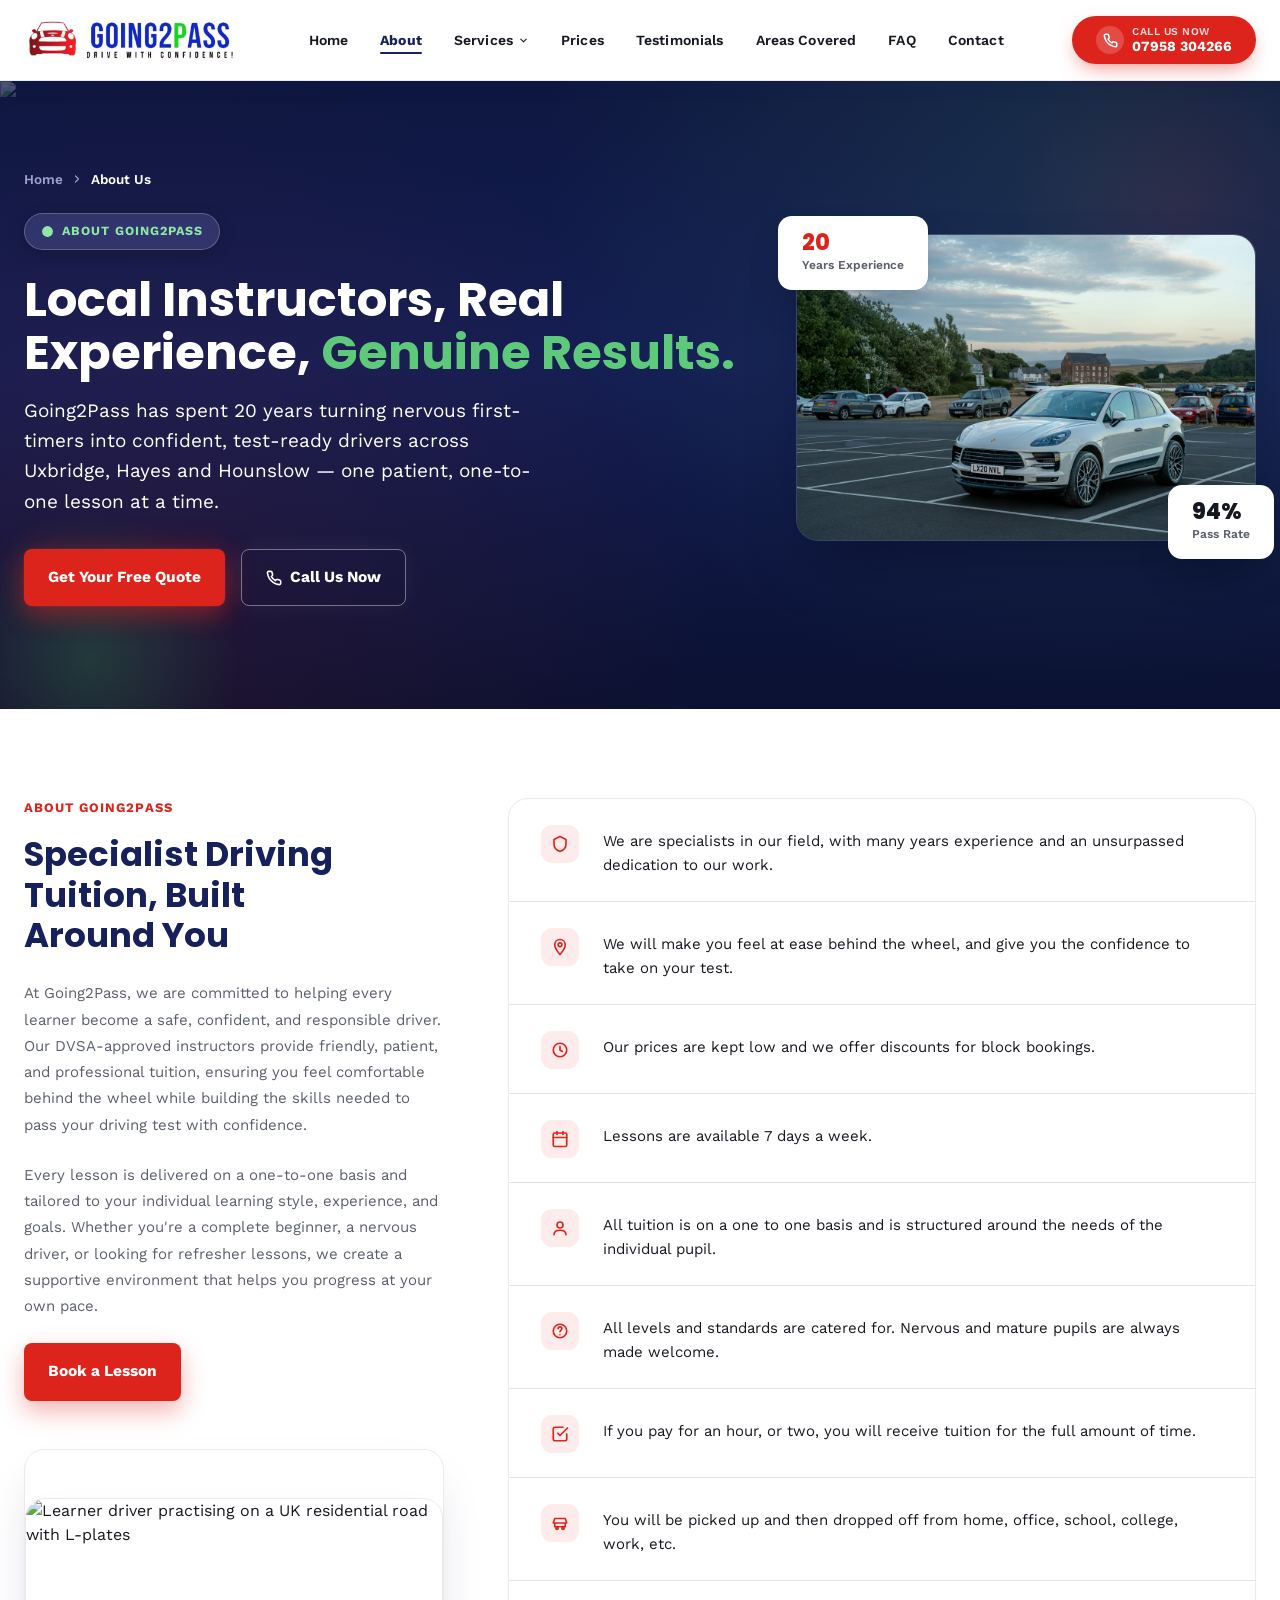
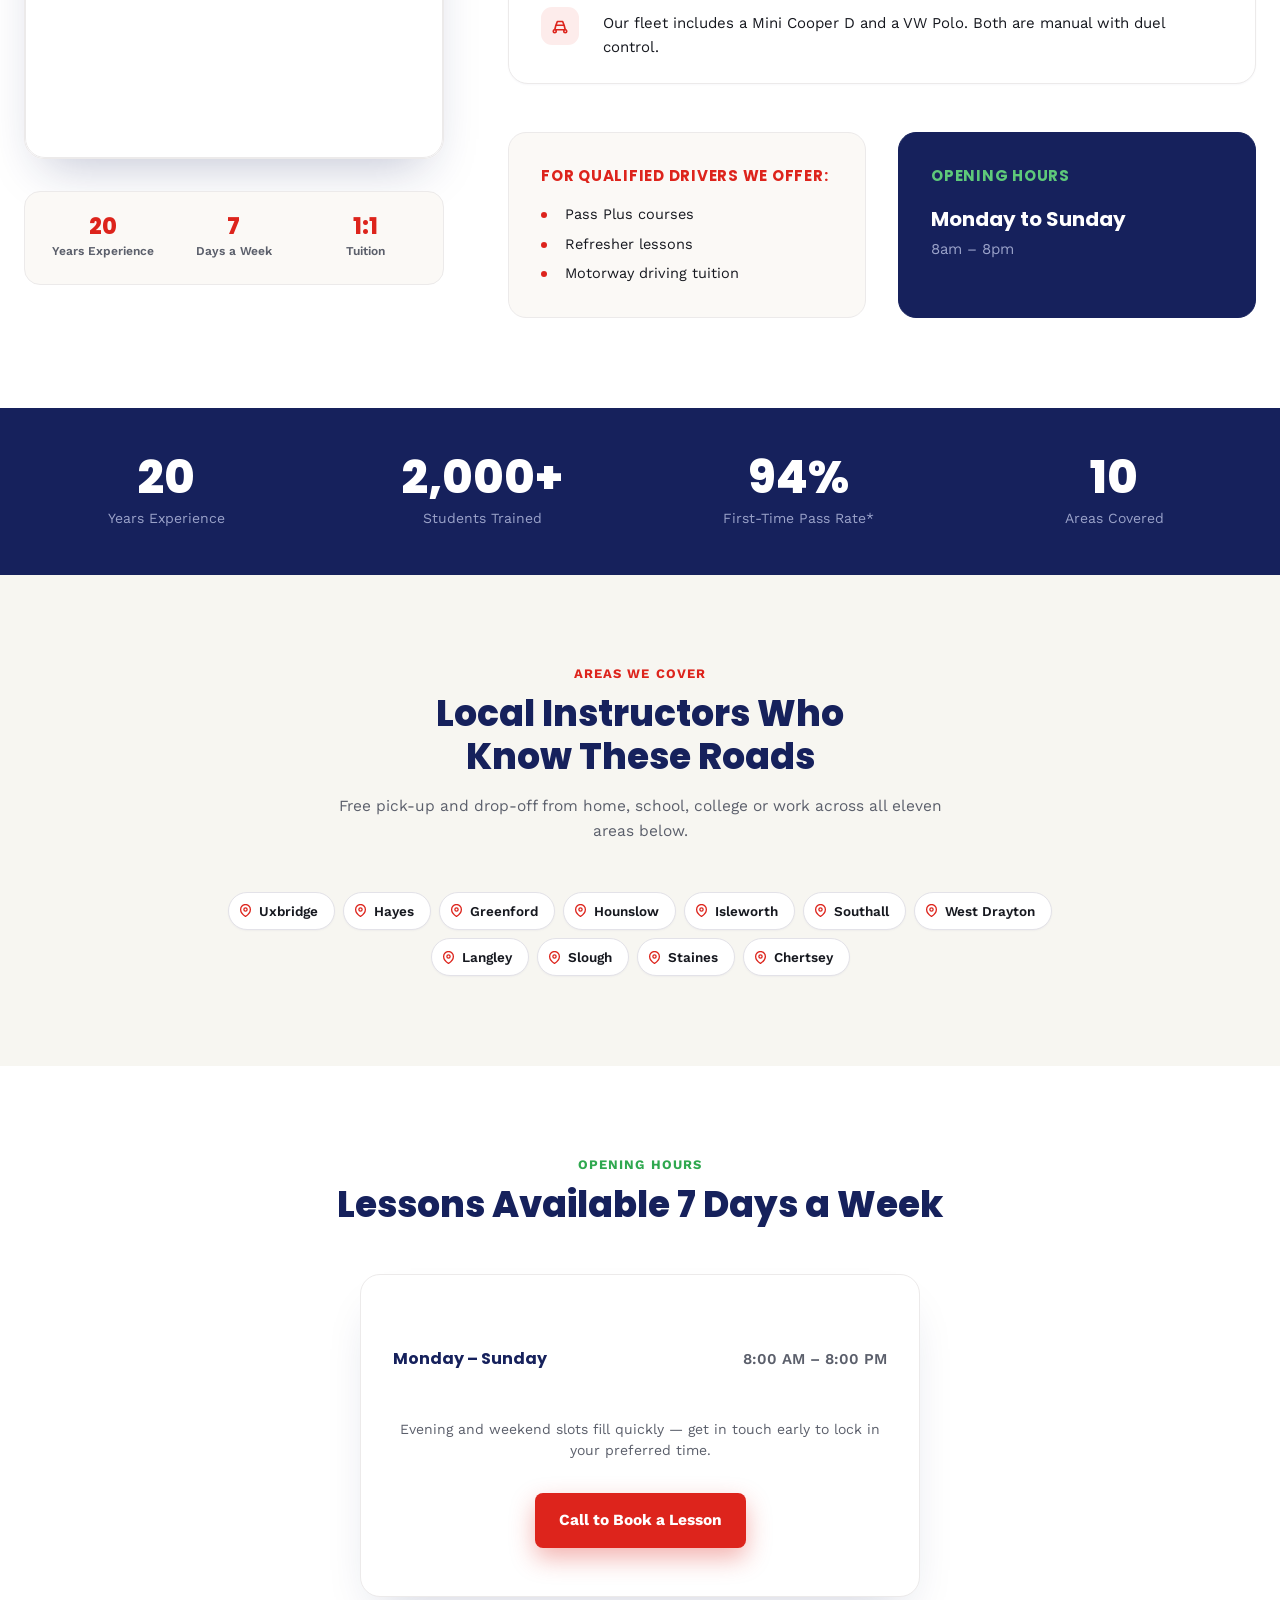
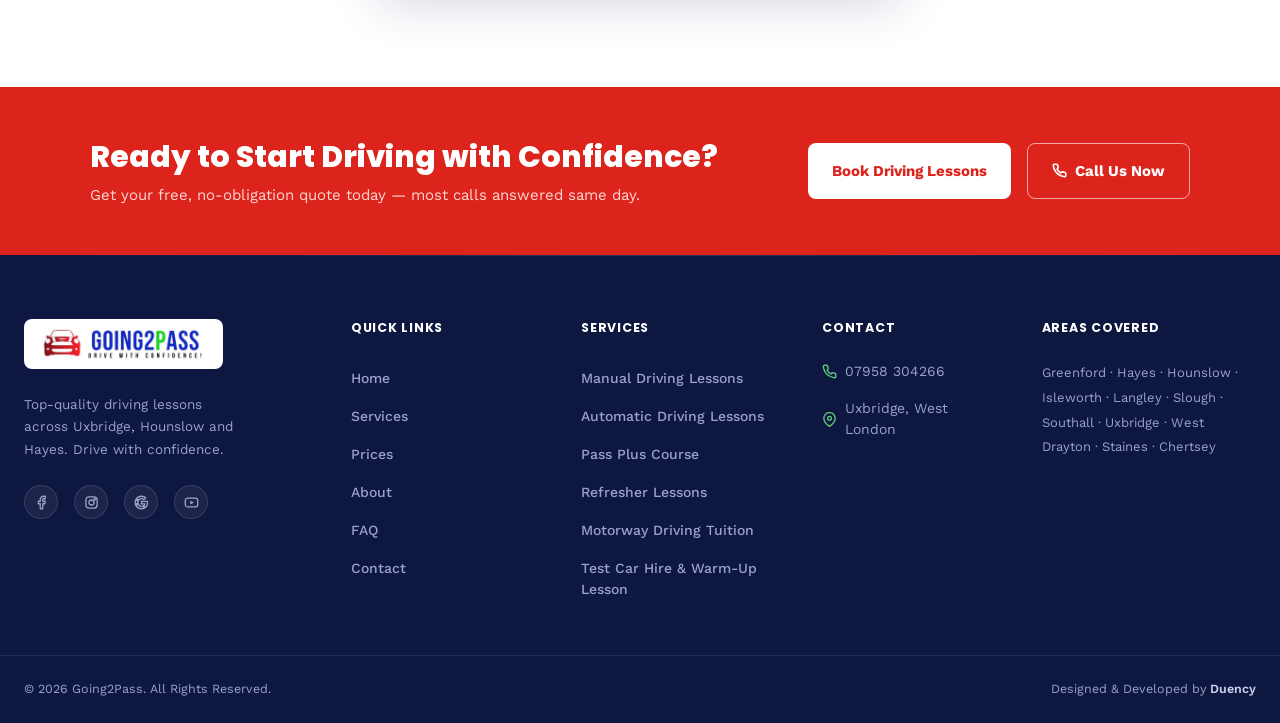
==== commit 59144a79: "Completed Going2Pass website updates and added remaining page sections" ====
--- a/about.html
+++ b/about.html
@@ -305,19 +305,31 @@
   <div class="section-intro">
     <div class="eyebrow eyebrow-red">AREAS WE COVER</div>
     <h2 class="section-title">Local Instructors Who Know These Roads</h2>
-    <p>Free pick-up and drop-off from home, school, college or work across all ten areas below.</p>
-  </div>
+    <p>Free pick-up and drop-off from home, school, college or work across all eleven areas below.</p>
+  </div>
+
   <div class="about-areas-grid">
     <div class="location-tag"><svg width="13" height="13" viewBox="0 0 24 24" fill="none" stroke="#dd241c" stroke-width="2.4" stroke-linecap="round" stroke-linejoin="round"><path d="M21 10c0 7-9 13-9 13s-9-6-9-13a9 9 0 0 1 18 0z"/><circle cx="12" cy="10" r="3"/></svg>Uxbridge</div>
+
     <div class="location-tag"><svg width="13" height="13" viewBox="0 0 24 24" fill="none" stroke="#dd241c" stroke-width="2.4" stroke-linecap="round" stroke-linejoin="round"><path d="M21 10c0 7-9 13-9 13s-9-6-9-13a9 9 0 0 1 18 0z"/><circle cx="12" cy="10" r="3"/></svg>Hayes</div>
-    <div class="location-tag"><svg width="13" height="13" viewBox="0 0 24 24" fill="none" stroke="#dd241c" stroke-width="2.4" stroke-linecap="round" stroke-linejoin="round"><path d="M21 10c0 7-9 13-9 13s-9-6-9-13a9 9 0 0 1 18 0z"/><circle cx="12" cy="10" r="3"/></svg>Feltham</div>
+
+    <div class="location-tag"><svg width="13" height="13" viewBox="0 0 24 24" fill="none" stroke="#dd241c" stroke-width="2.4" stroke-linecap="round" stroke-linejoin="round"><path d="M21 10c0 7-9 13-9 13s-9-6-9-13a9 9 0 0 1 18 0z"/><circle cx="12" cy="10" r="3"/></svg>Greenford</div>
+
     <div class="location-tag"><svg width="13" height="13" viewBox="0 0 24 24" fill="none" stroke="#dd241c" stroke-width="2.4" stroke-linecap="round" stroke-linejoin="round"><path d="M21 10c0 7-9 13-9 13s-9-6-9-13a9 9 0 0 1 18 0z"/><circle cx="12" cy="10" r="3"/></svg>Hounslow</div>
+
     <div class="location-tag"><svg width="13" height="13" viewBox="0 0 24 24" fill="none" stroke="#dd241c" stroke-width="2.4" stroke-linecap="round" stroke-linejoin="round"><path d="M21 10c0 7-9 13-9 13s-9-6-9-13a9 9 0 0 1 18 0z"/><circle cx="12" cy="10" r="3"/></svg>Isleworth</div>
+
+    <div class="location-tag"><svg width="13" height="13" viewBox="0 0 24 24" fill="none" stroke="#dd241c" stroke-width="2.4" stroke-linecap="round" stroke-linejoin="round"><path d="M21 10c0 7-9 13-9 13s-9-6-9-13a9 9 0 0 1 18 0z"/><circle cx="12" cy="10" r="3"/></svg>Southall</div>
+
     <div class="location-tag"><svg width="13" height="13" viewBox="0 0 24 24" fill="none" stroke="#dd241c" stroke-width="2.4" stroke-linecap="round" stroke-linejoin="round"><path d="M21 10c0 7-9 13-9 13s-9-6-9-13a9 9 0 0 1 18 0z"/><circle cx="12" cy="10" r="3"/></svg>West Drayton</div>
-    <div class="location-tag"><svg width="13" height="13" viewBox="0 0 24 24" fill="none" stroke="#dd241c" stroke-width="2.4" stroke-linecap="round" stroke-linejoin="round"><path d="M21 10c0 7-9 13-9 13s-9-6-9-13a9 9 0 0 1 18 0z"/><circle cx="12" cy="10" r="3"/></svg>Ashford (Middlesex)</div>
+
+    <div class="location-tag"><svg width="13" height="13" viewBox="0 0 24 24" fill="none" stroke="#dd241c" stroke-width="2.4" stroke-linecap="round" stroke-linejoin="round"><path d="M21 10c0 7-9 13-9 13s-9-6-9-13a9 9 0 0 1 18 0z"/><circle cx="12" cy="10" r="3"/></svg>Langley</div>
+
+    <div class="location-tag"><svg width="13" height="13" viewBox="0 0 24 24" fill="none" stroke="#dd241c" stroke-width="2.4" stroke-linecap="round" stroke-linejoin="round"><path d="M21 10c0 7-9 13-9 13s-9-6-9-13a9 9 0 0 1 18 0z"/><circle cx="12" cy="10" r="3"/></svg>Slough</div>
+
+    <div class="location-tag"><svg width="13" height="13" viewBox="0 0 24 24" fill="none" stroke="#dd241c" stroke-width="2.4" stroke-linecap="round" stroke-linejoin="round"><path d="M21 10c0 7-9 13-9 13s-9-6-9-13a9 9 0 0 1 18 0z"/><circle cx="12" cy="10" r="3"/></svg>Staines</div>
+
     <div class="location-tag"><svg width="13" height="13" viewBox="0 0 24 24" fill="none" stroke="#dd241c" stroke-width="2.4" stroke-linecap="round" stroke-linejoin="round"><path d="M21 10c0 7-9 13-9 13s-9-6-9-13a9 9 0 0 1 18 0z"/><circle cx="12" cy="10" r="3"/></svg>Chertsey</div>
-    <div class="location-tag"><svg width="13" height="13" viewBox="0 0 24 24" fill="none" stroke="#dd241c" stroke-width="2.4" stroke-linecap="round" stroke-linejoin="round"><path d="M21 10c0 7-9 13-9 13s-9-6-9-13a9 9 0 0 1 18 0z"/><circle cx="12" cy="10" r="3"/></svg>Staines</div>
-    <div class="location-tag"><svg width="13" height="13" viewBox="0 0 24 24" fill="none" stroke="#dd241c" stroke-width="2.4" stroke-linecap="round" stroke-linejoin="round"><path d="M21 10c0 7-9 13-9 13s-9-6-9-13a9 9 0 0 1 18 0z"/><circle cx="12" cy="10" r="3"/></svg>Stanwell</div>
   </div>
 </section>
 
@@ -405,9 +417,13 @@
       </div>
     </div>
     <div class="footer-col">
-      <div class="footer-heading">Areas Covered</div>
-      <p class="footer-areas-label">Uxbridge &middot; Hayes &middot; Feltham &middot; Hounslow &middot; Isleworth &middot; West Drayton &middot; Ashford &middot; Chertsey &middot; Staines &middot; Stanwell</p>
-    </div>
+  <div class="footer-heading">Areas Covered</div>
+  <p class="footer-areas-label">
+    Greenford &middot; Hayes &middot; Hounslow &middot; Isleworth &middot;
+    Langley &middot; Slough &middot; Southall &middot; Uxbridge &middot;
+    West Drayton &middot; Staines &middot; Chertsey
+  </p>
+</div>
   </div>
   <div class="footer-bottom">
     <div class="footer-bottom-inner container">
--- a/assets/css/main.css
+++ b/assets/css/main.css
@@ -32,6 +32,8 @@
 @import url("components/pricing-page.css");
 @import url("components/service-image-cards.css");
 @import url("components/student-photo-masonry.css");
+@import url("components/thank-you.css");
+@import url("components/service-about.css");
 
 @import url("utilities.css");
 @import url("responsive.css");
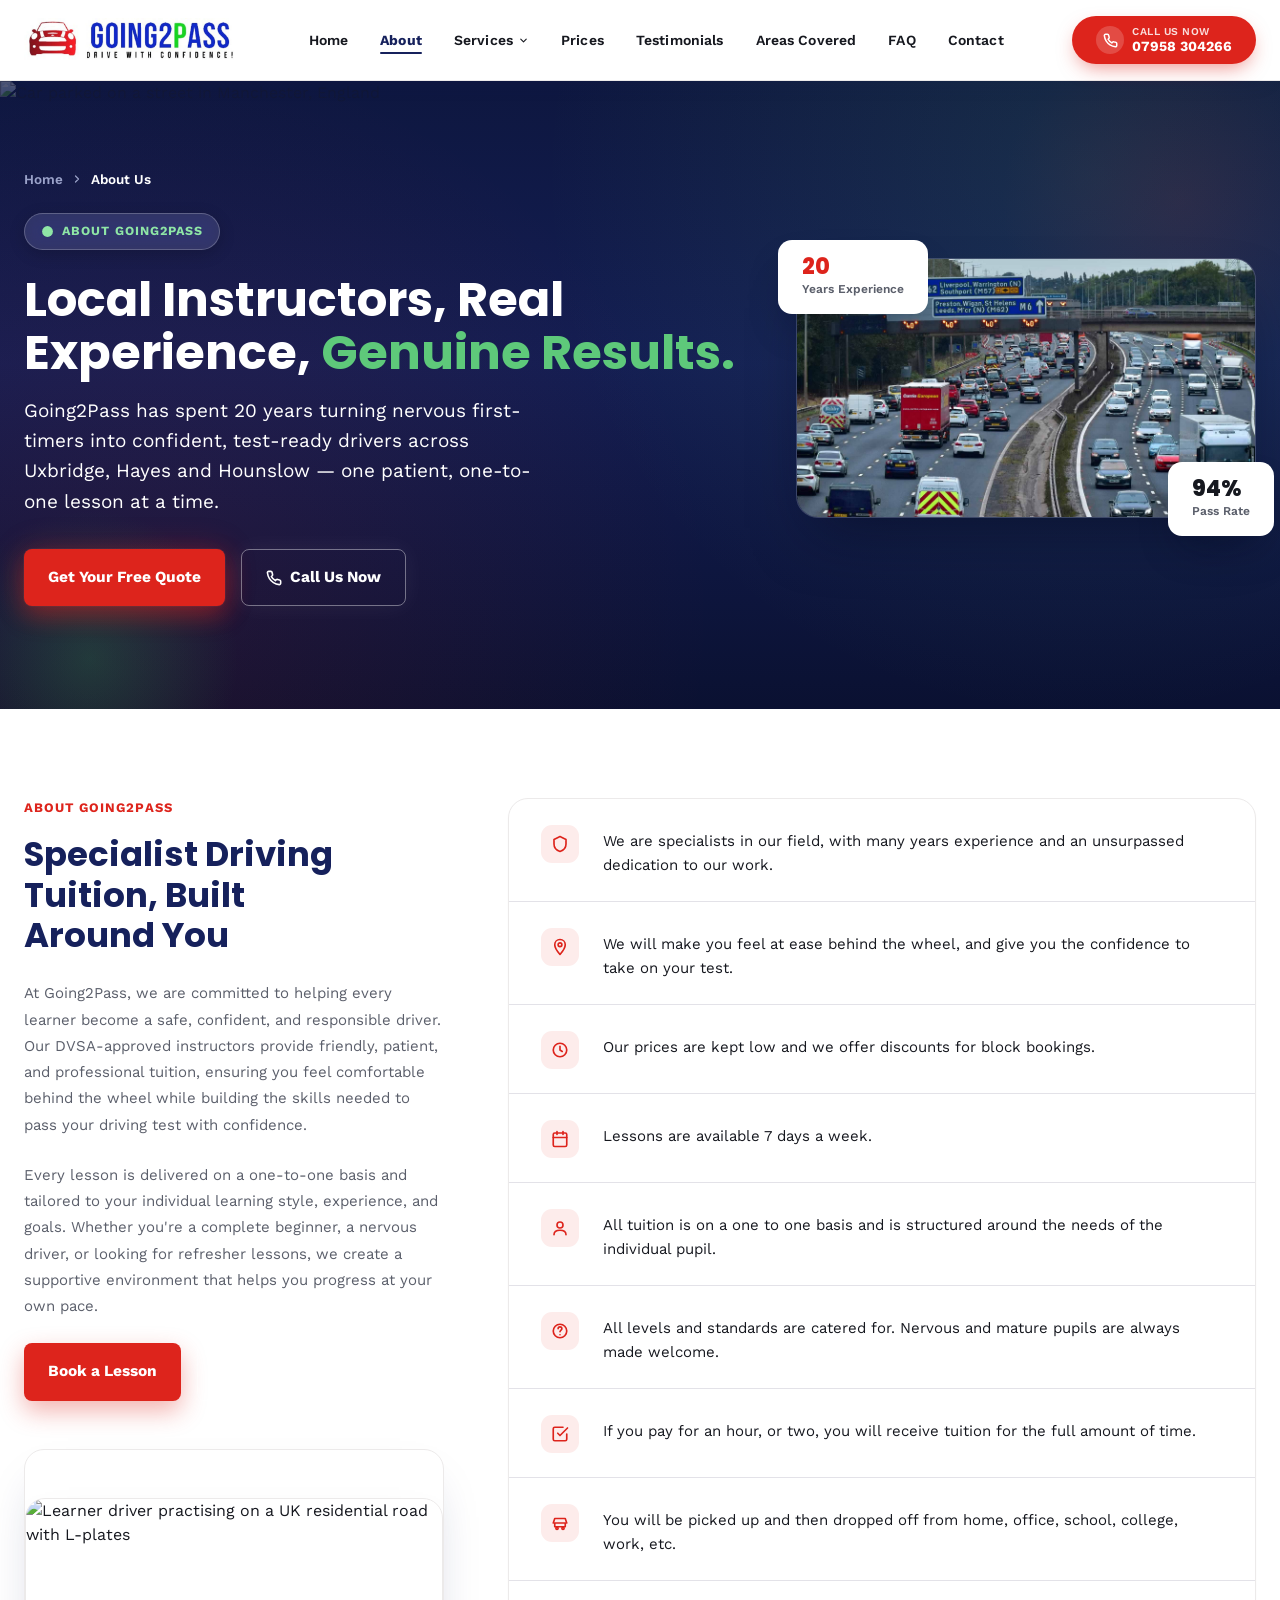
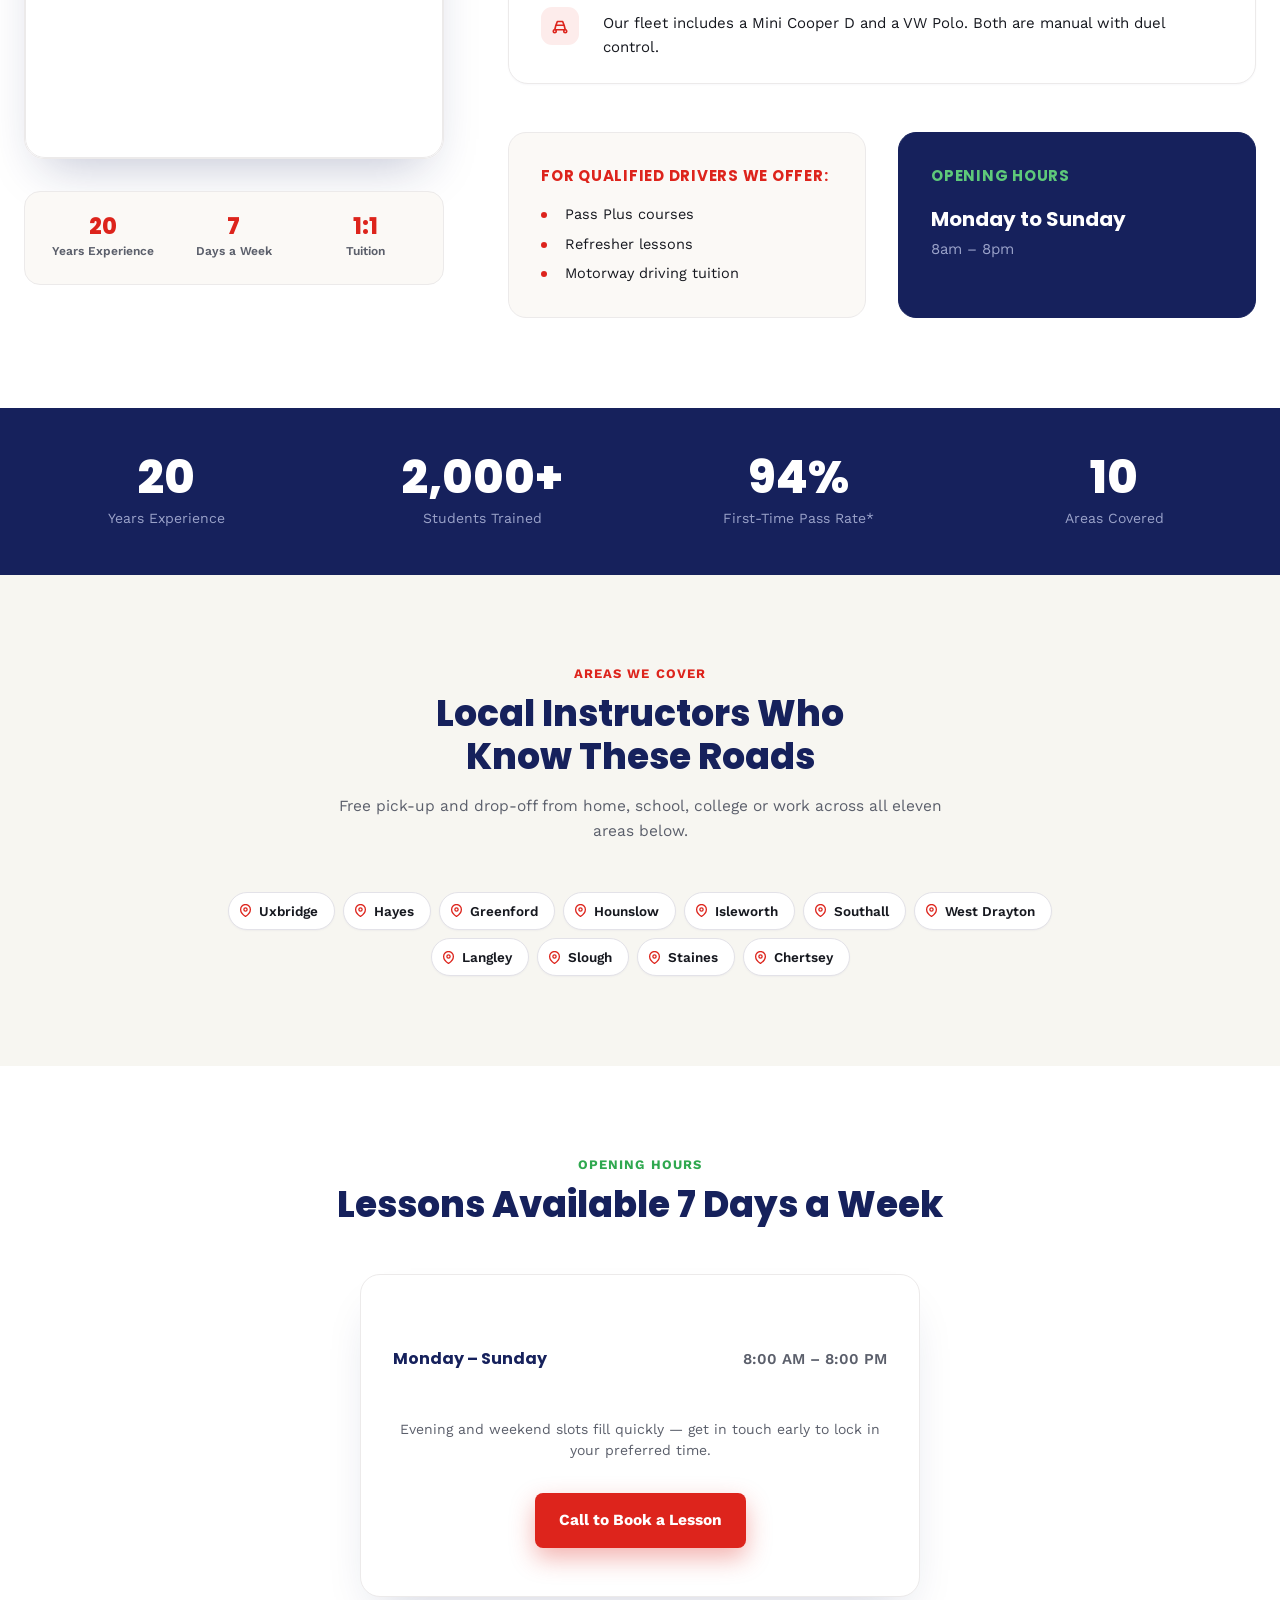
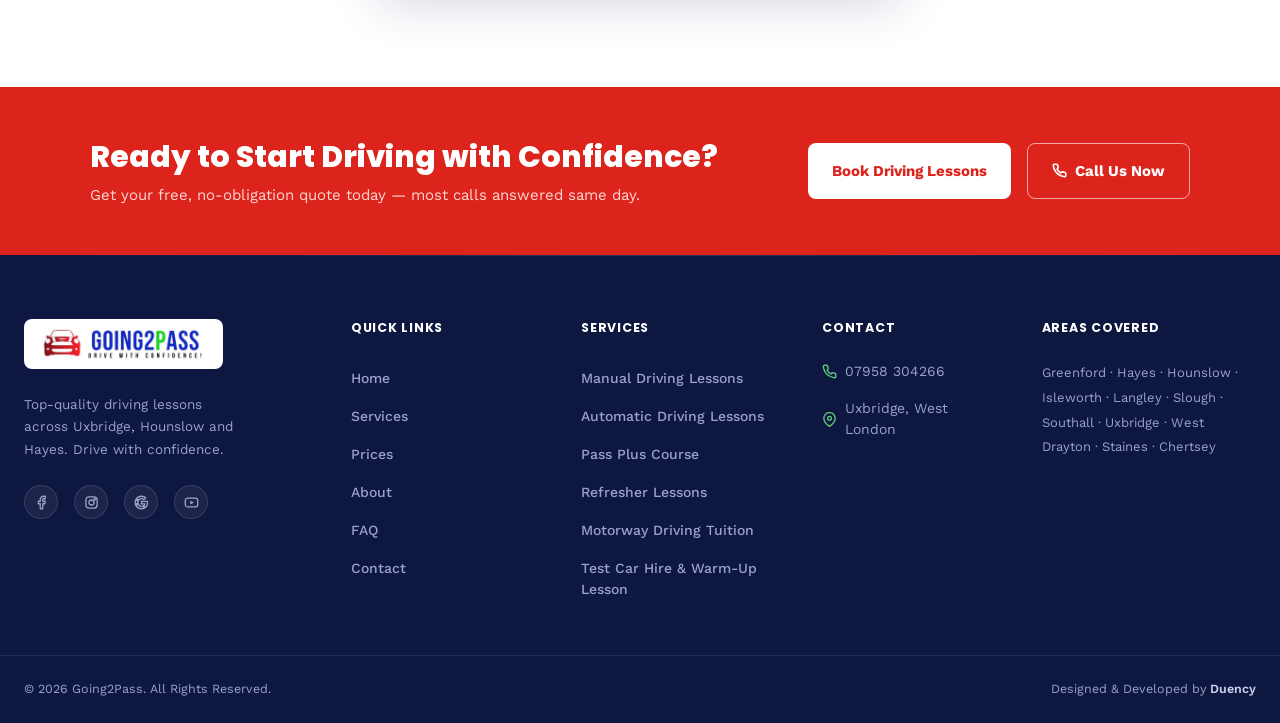
==== commit 331212f8: "Completed client revisions and added three new pages" ====
--- a/about.html
+++ b/about.html
@@ -120,7 +120,7 @@
         <img
     id="about-hero-media"
     class="about-hero-media"
-    src="assets/images/client/2-Hour Lesson & Test Car Hire.jpg"
+    src="assets/images/client/Traffic-image-2.jpg"
     alt="DVSA-qualified driving instructor with a learner driver"
     loading="lazy"
     decoding="async"
